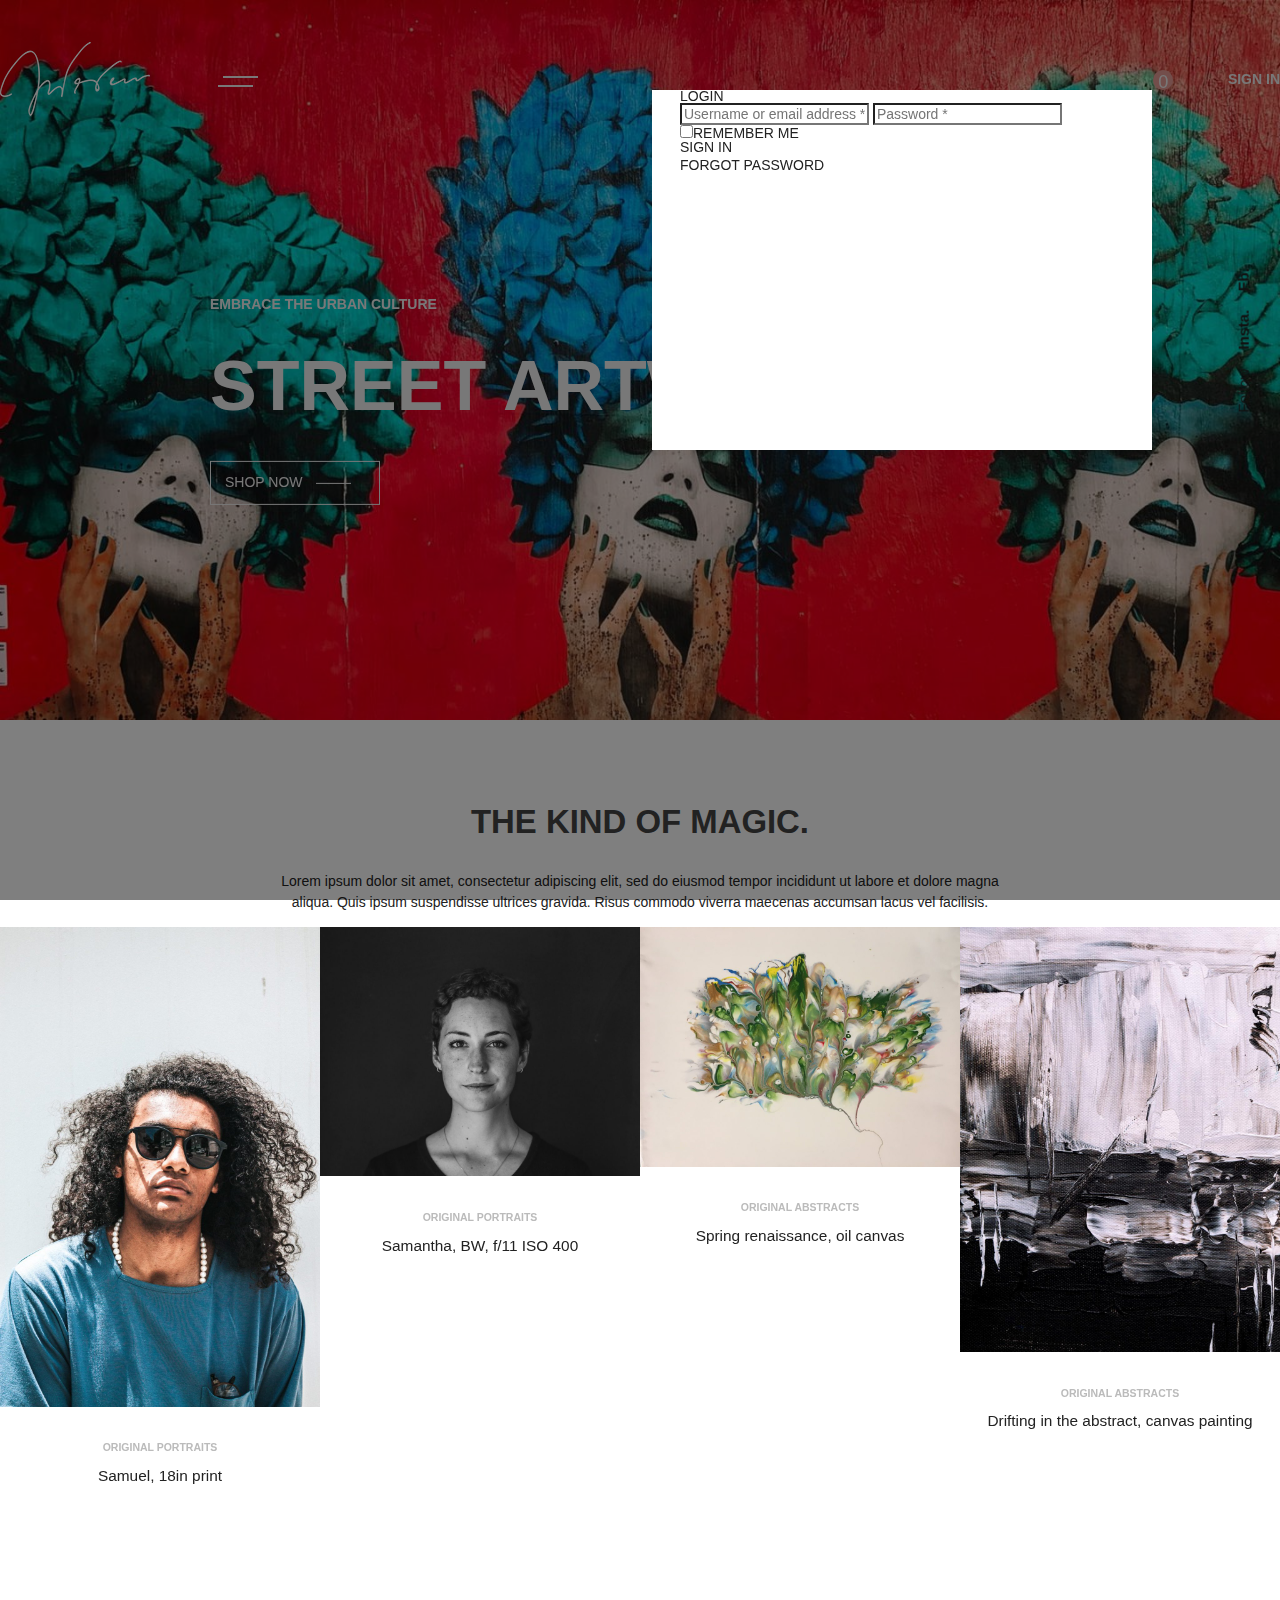
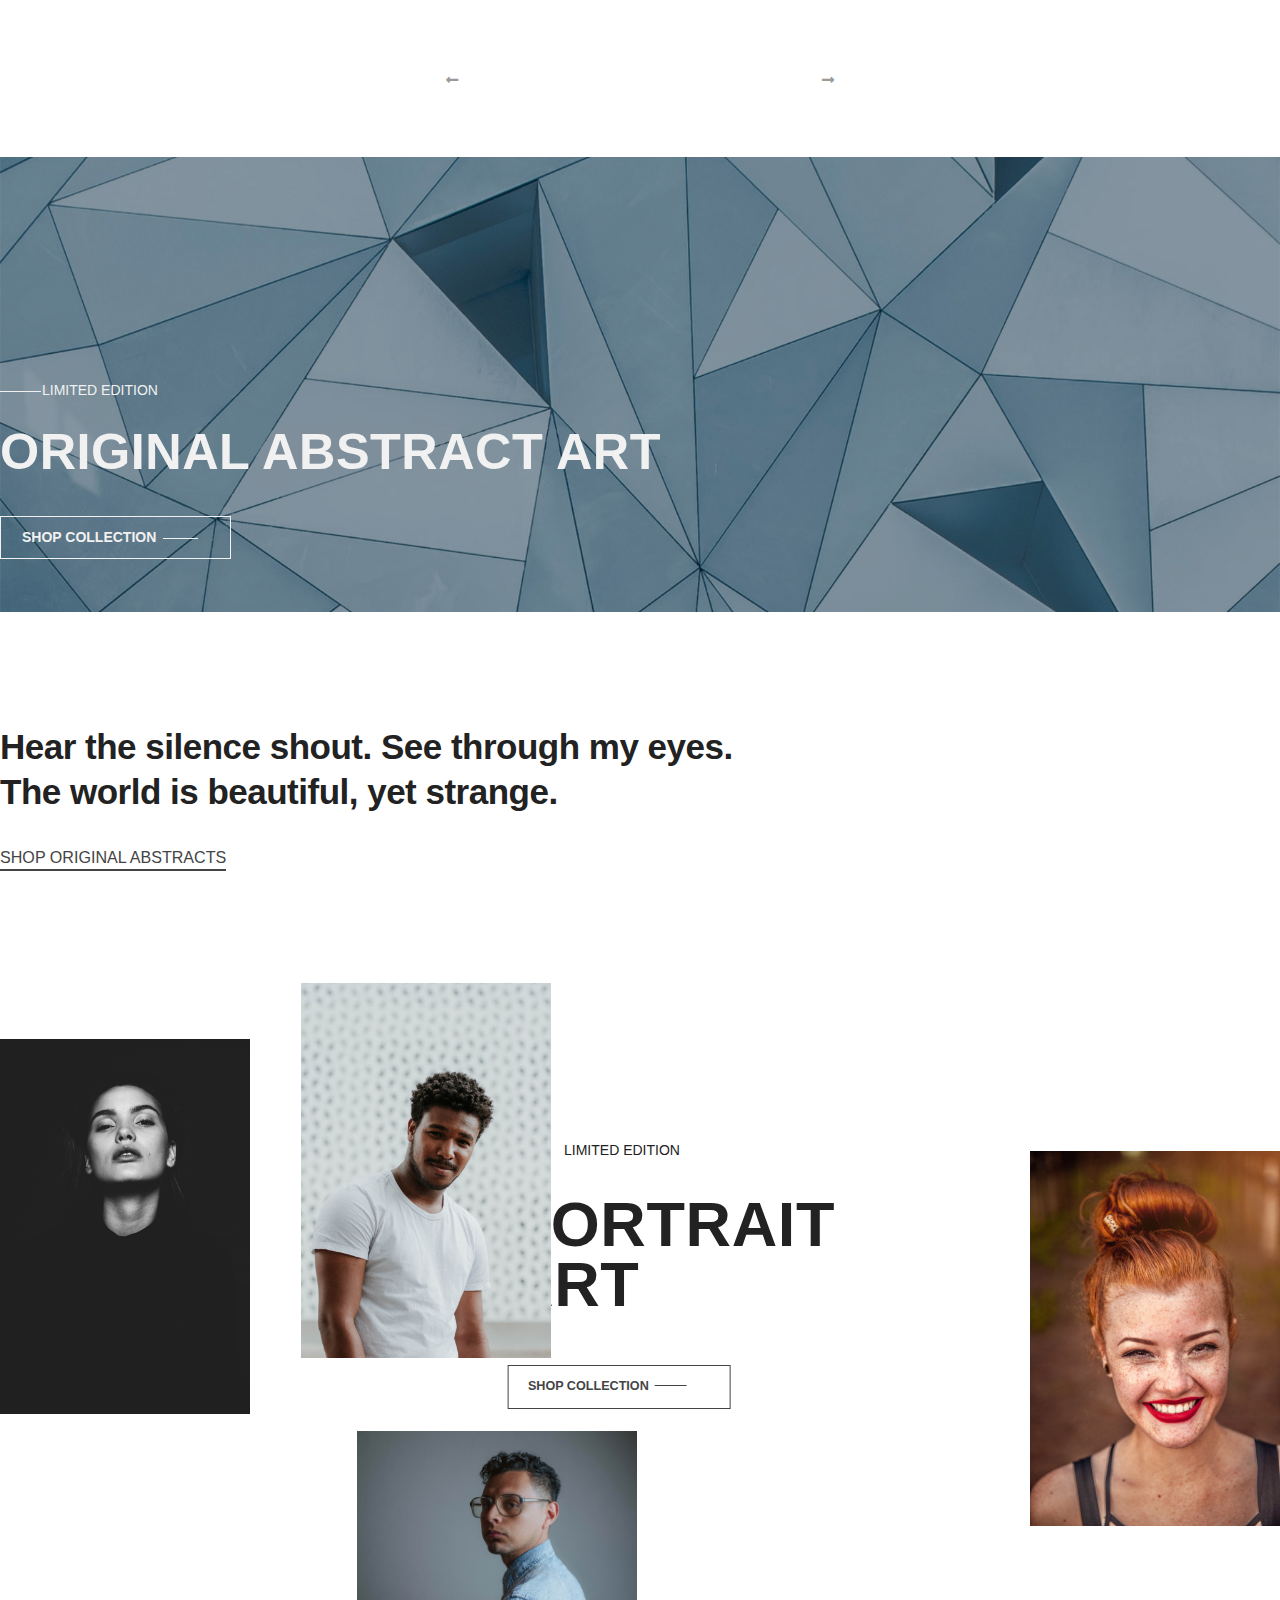
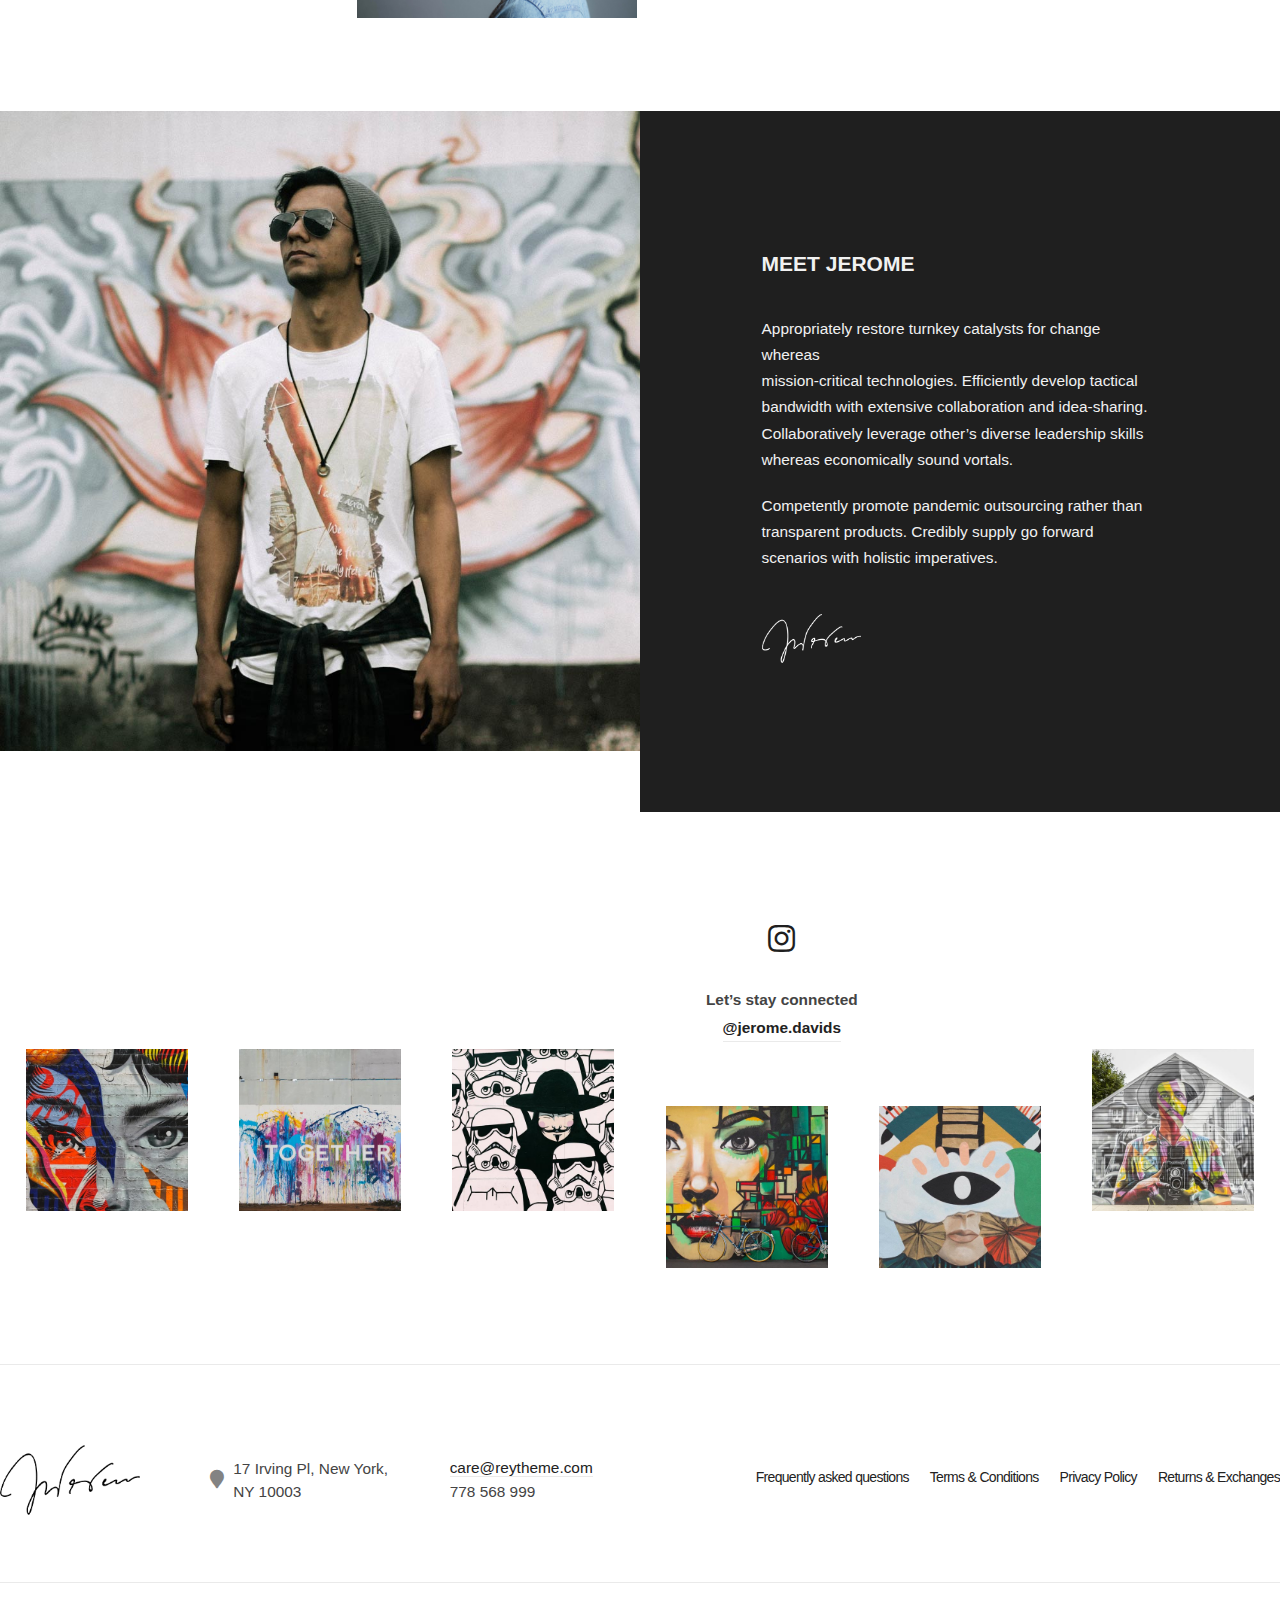
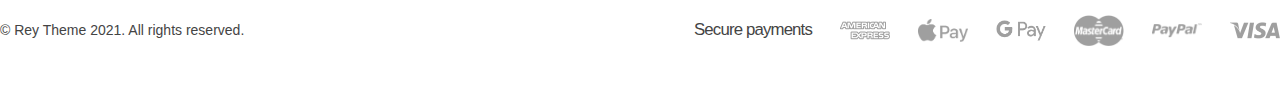
==== public/html/index.html @ db33aa5e ".." ====
<!DOCTYPE html>
<html lang="ko">

<head>
	<meta charset="UTF-8">
	<meta name="viewport" content="width=device-width, initial-scale=1.0">
	<title>demos</title>
	<link rel="stylesheet" href="../css/all.min.css">
	<link rel="stylesheet" href="../css/reset.css">
	<link rel="stylesheet" href="../css/animate3.min.css">
	<link rel="stylesheet" href="../css/swiper-bundle.min.css">
	<link rel="stylesheet" href="../css/index.css">
	<script src="../js/jquery-3.5.1.min.js"></script>
	<script src="../js/swiper-bundle.min.js"></script>
</head>

<body>
	<div class="side-menu" >
		<ul class="side">
			<li><a href="#">Follow</a></li>
			<li><a href="#">Insta.</a></li>
			<li><a href="#">Fb.</a></li>
		</ul>
	</div>
	<!-- header-wrapper -->
	<header class="header-wrapper wrapper">
		<div class="logo-wrapper">
			<img src="../img/logo-w.png" alt="logo" class="w-100">
		</div>
		<div class="navi-wrapper">
			<span class="bar"></span>
			<ul class="navi-wrap">
				<li class="navi">
					<a href="#">Home</a>
				</li>
				<li class="navi">
					<a href="#">Shop</a>
				</li>
				<li class="navi">
					<a href="#">Custom work</a>
				</li>
				<li class="navi">
					<a href="#">About me</a>
				</li>
				<li class="navi">
					<a href="#">Blog</a>
				</li>
			</ul>
		</div>
		<div class="link-wrap">
			<div class="bag modal-trigger" data-modal=".modal-cart>
				<i class="fa fa-shopping-bag"></i>
				<div class="cart-cnt">0</div>
			</div>
			<div class="bt-login modal-trigger" data-modal=".modal-login">SIGN IN</div>
			<div class="bt-mo-login modal-trigger" data-modal=".modal-login>
				<i class="fa fa-user"></i>
			</div>
		</div>
	</header>

	<!-- main-wrapper -->
	<section class="main-wrapper swiper-container">
		<div class="banner-wrapper swiper-wrapper">
			<div class="banner-wrap swiper-slide">
				<img src="../img/main-1.png" alt="banner" class="w-100">
				<div class="slogan-wrapper">
					<div class="slogan-wrap ">
						<h3 class="title-sub">EMBRACE THE URBAN CULTURE</h3>
						<h2 class="title">STREET ARTWORK</h2>
						<a href="#" class="now-box rel">SHOP NOW<span class="now-bar"></span></a>
					</div>
				</div>
			</div>
			<div class="banner-wrap swiper-slide">
				<img src="../img/main-2.png" alt="banner" class="w-100">
				<div class="slogan-wrapper">
					<div class="slogan-wrap">
						<h3 class="title-sub">HEAR THE SILENCE SHOUT</h3>
						<h2 class="title">ORIGINAL ABSTRACTS</h2>
						<a href="#" class="now-box">SHOP NOW<span class="now-bar"></span></a>
					</div>
				</div>
			</div>
			<div class="banner-wrap swiper-slide">
				<img src="../img/main-3.png" alt="banner" class="w-100">
				<div class="slogan-wrapper">
					<div class="slogan-wrap">
						<h3 class="title-sub">BEAUTY. EVERYWHERE.</h3>
						<h2 class="title">ORIGINAL PORTRAITS</h2>
						<a href="#" class="now-box">SHOP NOW<span class="now-bar"></span></a>
					</div>
				</div>
			</div>
		</div>
	</section>
	<!-- kind-wrapper -->
	<section class="kind-wrapper wrapper">
		<div class="title-wrap">
			<h2 class="title">THE KIND OF MAGIC.</h2>
			<h3 class="title-sub">Lorem ipsum dolor sit amet, consectetur adipiscing elit, sed do eiusmod tempor incididunt ut
				labore et dolore magna<br> aliqua. Quis ipsum suspendisse ultrices gravida. Risus commodo viverra maecenas
				accumsan lacus vel facilisis.</h3>
			<a href="#" class="now-box">SHOP STREET ART<span class="now-bar"></span></a>
		</div>
		<div class="profile-wrapper swiper-container">
			<div class="profile-wrap swiper-wrapper">
				<div class="swiper-slide">
					<div class="img-wrap">
						<img src="../img/kind-1.jpg" alt="profile" class="w-100">
					</div>
					<div class="contents-wrap">
						<p class="kind">ORIGINAL PORTRAITS</p>
						<h3 class="title-sub">Samuel, 18in print</h3>
						<a href="#" class="cart">
							<span class="hover-line">ADD TO CART</span>
							<i class="far fa-heart"></i>
						</a>
					</div>
				</div>
				<div class="swiper-slide">
					<div class="img-wrap">
						<img src="../img/kind-2.jpg" alt="profile" class="w-100">
					</div>
					<div class="contents-wrap">
						<p class="kind">ORIGINAL PORTRAITS</p>
						<h3 class="title-sub">Samantha, BW, f/11 ISO 400</h3>
						<a href="#" class="cart">
							<span class="hover-line">ADD TO CART</span>
							<i class="far fa-heart"></i>
						</a>
					</div>
				</div>
				<div class="swiper-slide">
					<div class="img-wrap">
						<img src="../img/kind-3.jpg" alt="profile" class="w-100">
					</div>
					<div class="contents-wrap">
						<p class="kind">ORIGINAL ABSTRACTS</p>
						<h3 class="title-sub">Spring renaissance, oil canvas</h3>
						<a href="#" class="cart">
							<span class="hover-line">ADD TO CART</span>
							<i class="far fa-heart"></i>
						</a>
					</div>
				</div>
				<div class="swiper-slide">
					<div class="img-wrap">
						<img src="../img/kind-4.jpg" alt="profile" class="w-100">
					</div>
					<div class="contents-wrap">
						<p class="kind">ORIGINAL ABSTRACTS</p>
						<h3 class="title-sub">Drifting in the abstract, canvas painting</h3>
						<a href="#" class="cart">
							<span class="hover-line">ADD TO CART</span>
							<i class="far fa-heart"></i>
						</a>
					</div>
				</div>
				<div class="swiper-slide">
					<div class="img-wrap">
						<img src="../img/kind-5.jpg" alt="profile" class="w-100">
					</div>
					<div class="contents-wrap">
						<p class="kind">STREET ARTWORK</p>
						<h3 class="title-sub">Urban Timelapse</h3>
						<a href="#" class="cart">
							<span class="hover-line">ADD TO CART</span>
							<i class="far fa-heart"></i>
						</a>
					</div>
				</div>
				<div class="swiper-slide">
					<div class="img-wrap">
						<img src="../img/kind-6.jpg" alt="profile" class="w-100">
					</div>
					<div class="contents-wrap">
						<p class="kind">STREET ARTWORK</p>
						<h3 class="title-sub">Grafitti at Coney Island</h3>
						<a href="#" class="cart">
							<span class="hover-line">ADD TO CART</span>
							<i class="far fa-heart"></i>
						</a>
					</div>
				</div>
			</div>
			<div class="bt-prev bt"><i class="fa fa-long-arrow-alt-left"></i></div>
			<div class="bt-next bt"><i class="fa fa-long-arrow-alt-right"></i></div>
		</div>
	</section>
	<!-- original-wrapper -->
	<section class="original-wrapper">
		<div class="img-wrap">
			<img src="../img/original-bg.jpg" alt="bg" class="w-100">
		</div>
		<div class="original-wrap wrapper">
			<div class="title-wrap">
				<h3 class="title-sub">LIMITED EDITION</h3>
				<h2 class="title">ORIGINAL ABSTRACT ART</h2>
				<a href="#" class="now-box">SHOP COLLECTION<span class="now-bar"></span></a>
			</div>
		</div>

	</section>
	<!-- portrait-wrapper -->
	<section class="portrait-wrapper wrapper">
		<div class="sub-wrap">
			<h4 class="tl">Hear the silence shout. See through my eyes.<br>
				The world is beautiful, yet strange.</h4>
			<p class="line">SHOP ORIGINAL ABSTRACTS</p>
		</div>
		<div class="title-wrap">
			<h3 class="title-sub">LIMITED EDITION
			</h3>
			<h2 class="title">PORTRAIT ART</h2>
			<a href="#" class="now-box">SHOP COLLECTION<span class="now-bar"></span></a>
		</div>
		<div class="img-wrapper rel">
			<div class="img-wrap abs">
				<img src="../img/portrait-1.jpg" alt="01" class="w-100">
			</div>
			<div class="img-wrap abs">
				<img src="../img/portrait-2.jpg" alt="02" class="w-100">
			</div>
			<div class="img-wrap abs">
				<img src="../img/portrait-3.jpg" alt="03" class="w-100">
			</div>
			<div class="img-wrap abs">
				<img src="../img/portrait-4.jpg" alt="04" class="w-100">
			</div>
		</div>
	</section>
	<!-- produce-wrapper -->
	<section class="produce-wrapper wrapper rel">
		<div class="img-wrapper">
			<div class="img-wrap rel">
				<img src="../img/produce.jpg" alt="사진" class="w-100 img-front">
				<img src="../img/produce-back.jpg" alt="사진" class="w-100">
			</div>
			<div class="txt-wrap">
				<p class="text-1">“Painting is poetry that is seen rather<br> than felt, and poetry is painting that is
					felt<br>rather than seen.”</p>
				<p class="text-1">― Leonardo da Vinci</p>
			</div>
		</div>
		<div class="produce-wrap">
			<h4 class="title">MEET JEROME</h4>
			<p class="contents-1 con">Appropriately restore turnkey catalysts for change whereas<br> mission-critical
				technologies. Efficiently develop tactical<br> bandwidth with extensive collaboration and idea-sharing.<br>
				Collaboratively leverage other’s diverse leadership skills<br> whereas economically sound vortals.</p>
			<p class="contents-2 con">Competently promote pandemic outsourcing rather than<br> transparent products. Credibly
				supply go forward<br> scenarios with holistic imperatives.</p>
			<div class="img-wrap">
				<img src="../img/logo-w.png" alt="logo" class="w-100">
			</div>
		</div>
	</section>
	<!-- insta-wrapper -->
	<section class="insta-wrapper rel">
		<div class="text-wrap wrapper">
			<i class="fab fa-instagram"></i>
			<p class="summary">Let’s stay connected</p>
			<p class="id"><a href="#">@jerome.davids</a></p>
		</div>
		<div class="img-wrapper wrapper">
			<div class="img-wrap">
				<img src="../img/insta-1.jpg" alt="pic" class="w-100">
			</div>
			<div class="img-wrap">
				<img src="../img/insta-2.jpg" alt="pic" class="w-100">
			</div>
			<div class="img-wrap">
				<img src="../img/insta-3.jpg" alt="pic" class="w-100">
			</div>
			<div class="img-wrap">
				<img src="../img/insta-4.jpg" alt="pic" class="w-100">
			</div>
			<div class="img-wrap">
				<img src="../img/insta-5.jpg" alt="pic" class="w-100">
			</div>
			<div class="img-wrap">
				<img src="../img/insta-6.jpg" alt="pic" class="w-100">
			</div>
		</div>
	</section>
	<!-- footer-wrapper -->
	<footer class="footer-wrapper wrapper">
		<div class="footer-top">
			<div class="logo-wrap">
				<a href="#"><img src="../img/logo-b.png" alt="logo" class="w-100"></a>
			</div>
			<div class="location">
				<i class="fa fa-map-marker"></i>
				<p class="address">17 Irving Pl, New York,<br>
					NY 10003</p>
			</div>
			<div class="info">
				<p class="id"><a href="#">care@reytheme.com</a></p>
				<p class="summary">778 568 999 </p>
			</div>
			<ul class="sub">
				<li class="hover-line"><a href="#">Frequently asked questions</a></li>
				<li class="hover-line"><a href="#">Terms & Conditions</a></li>
				<li class="hover-line"><a href="#">Privacy Policy</a></li>
				<li class="hover-line"><a href="#">Returns & Exchanges</a></li>
			</ul>
		</div>
		<div class="footer-bt">
			<div class="copy-wrap">
				<div class="copyright">© Rey Theme 2021. All rights reserved.</div>
			</div>
			<ul class="pay-wrap">
				<li class="pay">Secure payments</li>
				<li class="pay"><a href="#"><img src="../img/pay-1.png" alt="pay" class="mw-100"></a></li>
				<li class="pay"><a href="#"><img src="../img/pay-2.png" alt="pay" class="mw-100"></a></li>
				<li class="pay"><a href="#"><img src="../img/pay-3.png" alt="pay" class="mw-100"></a></li>
				<li class="pay"><a href="#"><img src="../img/pay-4.png" alt="pay" class="mw-100"></a></li>
				<li class="pay"><a href="#"><img src="../img/pay-5.png" alt="pay" class="mw-100"></a></li>
				<li class="pay"><a href="#"><img src="../img/pay-6.png" alt="pay" class="mw-100"></a></li>
			</ul>
		</div>
	</footer>
	<!-- modal-container -->
	<div class="modal-container">
		<div class="modal-wrapper type-middle-rt modal-login">
			<h2 class="title-main">LOGIN</h2>
			<form action="#">
				<input type="text" id="userEmail" name="userEmail" class="input-default" placeholder="Username or email address *">
				<input type="text" id="password" name="password" class="input-default" placeholder="Password *">
			</form>
			<div class="check">
				<input type="checkbox" name="chk_info" value="check">REMEMBER ME
			</div>
			<div class="hover-line">SIGN IN</div>
			<p>FORGOT PASSWORD</p>
		</div>
		<div class="modal-wrapper type-rt modal-cart">
			<div class="cart-top">
			<div class="close-wrap bt-close">
				<i class="fa fa-times"></i>
			</div>
			<h2 class="title-main">SHOPPING BAG ( 0 )</h2>
		</div>
		<p class="bottom">No products in the cart.</p>
	</div>
	</div> 
	<script src="../js/index.js"></script>
</body>

</html>
---- public/css/index.css ----
/*********** initialize ***********/
a:link,
a:visited,
a:active,
a:hover {
	text-decoration: none;
	font: inherit;
	color: inherit;
}

h1,
h2,
h3,
h4,
h5,
h6 {
	font: inherit;
}

button {
	border: none;
	border-radius: 0;
}

button:focus {
	outline: none;
}

input {
	border-radius: 0;
}

input:focus {
	outline: none;
}


/************ 공통사항 *************/

* {
	box-sizing: border-box;
}

html,
body {
	font-family: 'Noto Sans', sans-serif;
	font-size: 14px;
	line-height: 0.95;
}

b,
strong {
	font-weight: bold;
}

body.hide {
	padding-right: 17px;
	height: 100vh;
	overflow: hidden;
}

.wrapper {
	max-width: 1400px;
	margin: auto;
}

.w-100 {
	width: 100%;
}

.mw-100 {
	max-width: 100%;
}

.rel {
	position: relative;
}

.abs {
	position: absolute;
}

.tc {
	text-align: center;
}

.tl {
	text-align: left;
}

.tr {
	text-align: right;
}

h3.title-sub {
	font-weight: bold;
}

h2.title {
	font-weight: bold;
	margin: 0.6em 0;
	font-size: 5em;
}

.now-box {
	position: relative;
	font-size: 0.5em;
	border: 1px solid #f1f1f1;
	display: block;
	background-color: inherit;
	width: 170px;
	padding: 1em;
	font-weight: bold;
}

span.now-bar {
	border-top: 1px solid #f1f1f1;
	width: 2.5em;
	position: absolute;
	left: 7.5em;
	top: 1.5em;
}

.hover-line {
	display: inline-block;
}

.hover-line::after {
	display: block;
	content: "";
	border-bottom: 2px solid #000;
	padding: 0.125em;
	transition: all 0.3s;
	transform: scaleY(0);
}

.hover-line:hover::after {
	transform: scaleY(1);
}

p.id {
	border-bottom: 1px solid #eaeaea;
	display: inline-block;
	cursor: pointer;
	transition: all 0.3s;
}

p.id:hover {
	border-bottom: 2px solid #444;
}

p.id>a {
	display: block;
	width: 100%;
}

/*side-menu */
.side-menu {
	position: fixed;
	width: 10%;
	z-index: 100;
	top: 40%;
	right: -2em;
}

.side-menu>ul.side {
	display: flex;
	font-size: 1.1em;
	right: 10%;
	transform: rotate(270deg);
}

.side-menu>ul.side>li {
	padding-left: 1.2em;
}

.side-menu>ul.side>li:not(:first-child) {
	font-weight: bold;
}

/*header-wrapper */
.header-wrapper {
	z-index: 90;
	display: flex;
	position: relative;
	width: 100%;
}

.header-wrapper .logo-wrapper {
	position: absolute;
	padding-top: 3em;
}

.header-wrapper span.bar {
	border-top: 2px solid #f1f1f1;
	width: 2.5em;
	position: absolute;
	left: 15.9em;
	top: 3.4em;
}

.header-wrapper span.bar:hover {
	left: 15.6em;
}

.header-wrapper span.bar::after {
	display: block;
	content: "";
	border-top: 2px solid #f1f1f1;
	width: 2.5em;
	position: absolute;
	left: -0.3em;
	top: 0.5em;
}

.header-wrapper span.bar:hover::after {
	left: 0;
}

.header-wrapper .navi-wrapper {
	position: absolute;
	bottom: -2em;
	margin-right: auto;
}

.header-wrapper .navi-wrap {
	display: none;
}

.header-wrapper .navi-wrap:hover {
	display: block;
}

.header-wrapper .link-wrap {
	display: flex;
	position: absolute;
	right: 0;
	padding-top: 5em;
	color: #f1f1f1;
	font-weight: bold;
	align-items: center;
}

.header-wrapper .link-wrap .bag {
	display: flex;
	position: relative;
	font-size: 1.3em;
	font-weight: normal;
}

.header-wrapper .link-wrap .bag>.cart-cnt {
	background: #e79c96;
	width: 1.1em;
	height: 1.1em;
	line-height: 1em;
	border-radius: 50%;
	text-align: center;
	padding: 0.175em;
	margin-right: 3em;
	margin-left: 0.25em;
}

.header-wrapper .link-wrap .bt-mo-login {
	display: none;
}


/*main-wrapper */
.main-wrapper {
	position: relative;
	width: 100%;
}

.main-wrapper .slogan-wrapper {
	color: #f1f1f1;
	position: absolute;
	top: 58%;
	left: 15em;
	transform: translateY(-58%);
}

/*kind-wrapper */
.kind-wrapper {}

.kind-wrapper .title-wrap {
	text-align: center;
	user-select: none;
}

.kind-wrapper .title-wrap>h2.title {
	font-size: 2.35em;
	color: #444;
	padding-top: 2em;
}

.kind-wrapper .title-wrap>h3.title-sub {
	font-weight: normal;
	line-height: 1.5;
	padding: 1em 0;
}

.kind-wrapper .title-wrap>.now-box {
	border: 2px solid #444;
	position: absolute;
	left: 50%;
	transform: translateX(-50%);
	width: 250px;
	text-align: left;
	padding: 1.5em;
	margin-top: 1.5em;
	font-size: 1.1em;
}

.kind-wrapper .title-wrap span.now-bar {
	border-top: 1px solid #444;
	width: 2.5em;
	position: absolute;
	left: 11em;
	top: 2em;
}

.profile-wrapper {
	position: relative;
	display: flex;
	flex-wrap: wrap;
	justify-content: space-between;
	flex-wrap: wrap;
	align-items: center;
	cursor: pointer;
	width: 100%;
}

.profile-wrapper .swiper-slide {
	flex: 25% 0 0;
	user-select: none;
}

.profile-wrapper .swiper-slide>.img-wrap {
	flex: 75% 0 0;
}

.profile-wrapper .swiper-slide:first-child>.img-wrap {
	padding: 0 20%;
	margin-top: 9em;
}

.profile-wrapper .swiper-slide:nth-child(2)>.img-wrap {
	padding: 0 5%;
	margin-top: 12em;
}

.profile-wrapper .swiper-slide:nth-child(3)>.img-wrap {
	padding: 0 5%;
	margin-top: 12.4em;
}

.profile-wrapper .swiper-slide:nth-child(4)>.img-wrap {
	padding: 0 17%;
	margin-top: 9.5em;
}

.profile-wrapper .swiper-slide>.img-wrap>img {
	width: 100%;
}

.profile-wrapper .swiper-slide>.contents-wrap {
	flex: 25% 0 0;
	text-align: center;
	align-items: center;
	margin-top: 1.5em;
}

.profile-wrapper .swiper-slide:nth-child(2)>.contents-wrap {
	margin-top: 3.5em;
}

.profile-wrapper .swiper-slide:nth-child(3)>.contents-wrap {
	margin-top: 3.8em;
}

.contents-wrap p.kind {
	font-size: 0.75em;
	color: rgb(187, 187, 187);
	font-weight: bold;
	padding: 1.5em;
}

.contents-wrap h3.title-sub {
	font-weight: 400;
	font-size: 1.1em;
	padding-bottom: 1em;
}

.contents-wrap .cart {
	display: flex;
	align-items: center;
	justify-content: center;
	margin-bottom: 4em;
	transition: all 0.3s;
	opacity: 0;
}

.contents-wrap .cart> :first-child {
	font-weight: bold;
}

.contents-wrap .cart> :last-child {
	margin-left: 1em;
}

.profile-wrapper .swiper-slide:hover .contents-wrap .cart {
	opacity: 1;
}

.profile-wrapper .swiper-slide:hover .hover-line::after {
	display: block;
	content: "";
	border-bottom: 2px solid #000;
	padding: 0.125em;
	transition: all 0.5s;
	transform: scaleY(1);
}

.profile-wrapper .bt {
	cursor: pointer;
	display: flex;
	align-items: center;
	margin: auto;
	font-weight: normal;
	color: rgb(154, 154, 154);
}

.profile-wrapper .bt-prev {
	margin-right: 13em;
}

.profile-wrapper .bt-next {
	margin-left: 13em;
}

/*original-wrapper */
.original-wrapper {
	position: relative;
	margin-top: 5em;
}

.original-wrapper .title-wrap {
	position: absolute;
	top: 50%;
	color: #f1f1f1;
}

.original-wrapper .title-wrap>.title-sub {
	font-weight: normal;
	margin-left: 3em;
}

.original-wrapper .title-wrap>.title-sub::before {
	display: block;
	content: "";
	border-top: 1px solid #f1f1f1;
	width: 2.9em;
	position: absolute;
	left: 0;
	top: 0.5em;
}

.original-wrapper .title-wrap>.title {
	font-size: 3.6em;
	font-weight: 600;
	letter-spacing: 0.01em;
	margin-bottom: 0.8em;
}

.original-wrapper .title-wrap>.now-box {
	font-weight: bold;
	padding: 1em 1.5em;
	width: 35%;
}

.original-wrapper .title-wrap>.now-box>span.now-bar {
	left: 11.57em;
}

/*portrait-wrapper */
.portrait-wrapper {
	margin-top: 8em;
	position: relative;
}

.portrait-wrapper .sub-wrap> :first-child {
	line-height: 1.3;
	font-size: 2.5em;
	font-weight: 600;
	letter-spacing: -0.5px;
	margin-bottom: 1em;
}

.portrait-wrapper .sub-wrap> :last-child {
	font-size: 1.15em;
	display: inline-block;
	color: #444;
	font-weight: 500;
	cursor: pointer;
}

.portrait-wrapper .sub-wrap> :last-child::after {
	display: block;
	content: "";
	margin-top: 0.25em;
	border-bottom: 2px solid #444;
	transform-origin: left;
	transition: all 0.3s;
	transform: scaleX(1);
}

.portrait-wrapper .sub-wrap> :last-child:hover::after {
	transform: scaleX(0);
	transform-origin: right;
}

.portrait-wrapper>.title-wrap {
	position: absolute;
	left: 63%;
	top: 30em;
	transform: translateX(-63%);
	user-select: none;
}

.portrait-wrapper>.title-wrap>.title-sub {
	font-weight: normal;
	margin-left: 4em;
}

.portrait-wrapper>.title-wrap>.title-sub::before {
	display: block;
	content: "";
	border-top: 1px solid #000;
	width: 2.9em;
	position: absolute;
	left: 0;
	top: 0.5em;
}

.portrait-wrapper>.title-wrap>.title {
	font-size: 4.5em;
	font-weight: 600;
	letter-spacing: 0.01em;
	margin-bottom: 0.8em;
}

.portrait-wrapper>.title-wrap>.now-box {
	font-weight: bold;
	padding: 1.2em 1.5em;
	width: 47%;
	border-color: #444;
	color: #444;
	font-size: 0.9em;
}

.portrait-wrapper>.title-wrap>.now-box>span.now-bar {
	left: 11.57em;
	border-color: #444;
}

.portrait-wrapper>.img-wrapper {
	display: flex;
}

.portrait-wrapper>.img-wrapper>.img-wrap {
	flex: 20% 0 0;
}

.portrait-wrapper>.img-wrapper>.img-wrap:first-child {
	width: 250px;
	top: 12em;
}

.portrait-wrapper>.img-wrapper>.img-wrap:nth-child(2) {
	width: 250px;
	top: 8em;
	left: 21.5em;
}

.portrait-wrapper>.img-wrapper>.img-wrap:nth-child(3) {
	width: 280px;
	top: 40em;
	left: 25.5em;
}

.portrait-wrapper>.img-wrapper>.img-wrap:last-child {
	right: 0;
	top: 20em;
	width: 250px;
}

/*produce-wrapper */
.produce-wrapper {
	user-select: none;
	display: flex;
	margin-top: 60em;
	margin-bottom: 4em;
	height: 100%;
}

.produce-wrapper>.img-wrapper {
	flex: 50% 0 0;
}

.produce-wrapper>.img-wrapper>.img-wrap:hover .img-front {
	opacity: 0;
}

.produce-wrapper>.img-wrapper>.img-wrap .img-front {
	position: absolute;
	top: 0;
	left: 0;
	transition: all 0.5s;
}

.produce-wrapper>.img-wrapper>.txt-wrap {
	opacity: 0;
	transition: all 0.5s;
	position: absolute;
	top: 60%;
	font-size: 2em;
	color: #f1f1f1;
	font-weight: 500;
	padding-left: 2em;
	line-height: 1.3;
}

.produce-wrapper>.img-wrapper:hover>.txt-wrap {
	opacity: 1;
}

.produce-wrapper>.img-wrapper>.txt-wrap> :last-child {
	font-size: 0.5em;
	padding-top: 3em;
}

.produce-wrapper>.produce-wrap {
	user-select: none;
	flex: 50% 0 0;
	background-color: #1f1f1f;
	color: #f1f1f1;
	padding: 9.5%;
	height: 100%;
}

.produce-wrap>.title {
	font-weight: bold;
	font-size: 1.5em;
	padding-bottom: 2em;
	padding-top: 1em;
}

.produce-wrap>.con {
	font-size: 1.1em;
	line-height: 1.7;
}

.produce-wrap>.contents-1 {
	padding-bottom: 1.3em;
}

.produce-wrap>.contents-2 {
	padding-bottom: 2.75em;
}

.produce-wrap>.img-wrap {
	width: 25%;
	padding-bottom: 2em;
}

/*insta-wrapper */
.insta-wrapper {
	margin-top: 8em;
	margin-bottom: 3em;
	border-bottom: 1px solid #eaeaea;
}

.insta-wrapper>.text-wrap {
	font-size: 1.1em;
	font-weight: 600;
	line-height: 1.8;
	text-align: center;
	position: absolute;
	right: 33%;
}

.insta-wrapper>.text-wrap> :first-child {
	color: #1f1f1f;
	font-size: 2em;
	padding-bottom: 1em;
}

.insta-wrapper>.text-wrap>.summary {
	color: #444;
}

.insta-wrapper>.img-wrapper {
	display: flex;
	justify-content: space-between;
	align-items: center;
	padding-bottom: 5em;
	padding-top: 3em;
	user-select: none;
}

.insta-wrapper>.img-wrapper>.img-wrap {
	padding: 2%;
	transition: all 0.4s;
}

.insta-wrapper>.img-wrapper>.img-wrap:hover {
	opacity: 0.7;
}

.insta-wrapper>.img-wrapper>.img-wrap:nth-child(4) {
	padding-top: 10em;
}

.insta-wrapper>.img-wrapper>.img-wrap:nth-child(5) {
	padding-top: 10em;
}


/*footer-wrapper */
.footer-wrapper {}

.footer-wrapper .footer-top {
	display: flex;
	flex-wrap: wrap;
	border-bottom: 1px solid #eaeaea;
	align-items: center;
	padding-bottom: 2em;
}

.footer-wrapper .logo-wrap {
	width: 10em;
	padding: 3% 0;
	margin-right: 5em;
}

.footer-wrapper .location {
	display: flex;
	font-size: 1.1em;
	margin-right: 4em;
}

.footer-wrapper .location> :first-child {
	margin-right: 0.5em;
	color: rgb(131, 131, 131);
	font-size: 1.2em;
	padding-top: 0.7em;
}

.footer-wrapper .location> :last-child {
	line-height: 1.5;
	color: #444;
}

.footer-wrapper .info {
	font-size: 1.1em;
}

.footer-wrapper .info> :first-child {
	margin-bottom: 0.5em;
	font-weight: 500;
}

.footer-wrapper .info> :last-child {
	color: #444;
}

.footer-wrapper ul.sub {
	display: flex;
	margin-left: auto;
}

.footer-wrapper ul.sub>li {
	margin-left: 1.5em;
	letter-spacing: -0.05em;
}

.footer-wrapper .footer-bt {
	display: flex;
	flex-wrap: wrap;
	align-items: center;
	margin-top: 2.3em;
	margin-bottom: 3em;
	color: #444;
}

.footer-wrapper .pay-wrap {
	display: flex;
	align-items: center;
	margin-left: auto;
}

.footer-wrapper .pay-wrap>li {
	padding-left: 2em;
}

.footer-wrapper .pay-wrap>li:first-child {
	font-size: 1.2em;
	letter-spacing: -0.05em;
}

.footer-wrapper .pay-wrap>li>a {
	display: block;
}

.footer-wrapper .pay-wrap>li>a>img {
	width: 50px;
	opacity: 0.4;
}

/* 모달 */
.modal-container{
	width: 100%;
	height: 100vh;
	position: fixed;
	top: 0;
	left: 0;
	background-color: rgba(0,0,0,.5);
	z-index: 999;
	transition: all 0.3s;
}
.modal-wrapper{
	background-color: #fff;
	position: absolute;
	transition: all 0.3s;
}
.modal-wrapper.type-middle-rt {top: 10%; right: 10%; width: 500px; height: 40vh; padding: 0 2em;}
.modal-wrapper.type-rt {top: 0; right: 0; transform: translateX(100%); width: 450px; height: 100vh; padding: 0 2em;}
/************ 반응형 *************/
@media screen and (max-width: 1199px) {
	.modal-wrapper.type-middle-rt {right: 2%;
}

@media screen and (max-width: 991px) {}

@media screen and (max-width: 767px) {
	.modal-wrapper.type-middle-rt {right: 0; width: 33%;
}

@media screen and (max-width: 575px) {
	.modal-wrapper.type-middle-rt{padding: 10%; margin: auto; position: static; width: 90%; transform: translateY(22%);}
}
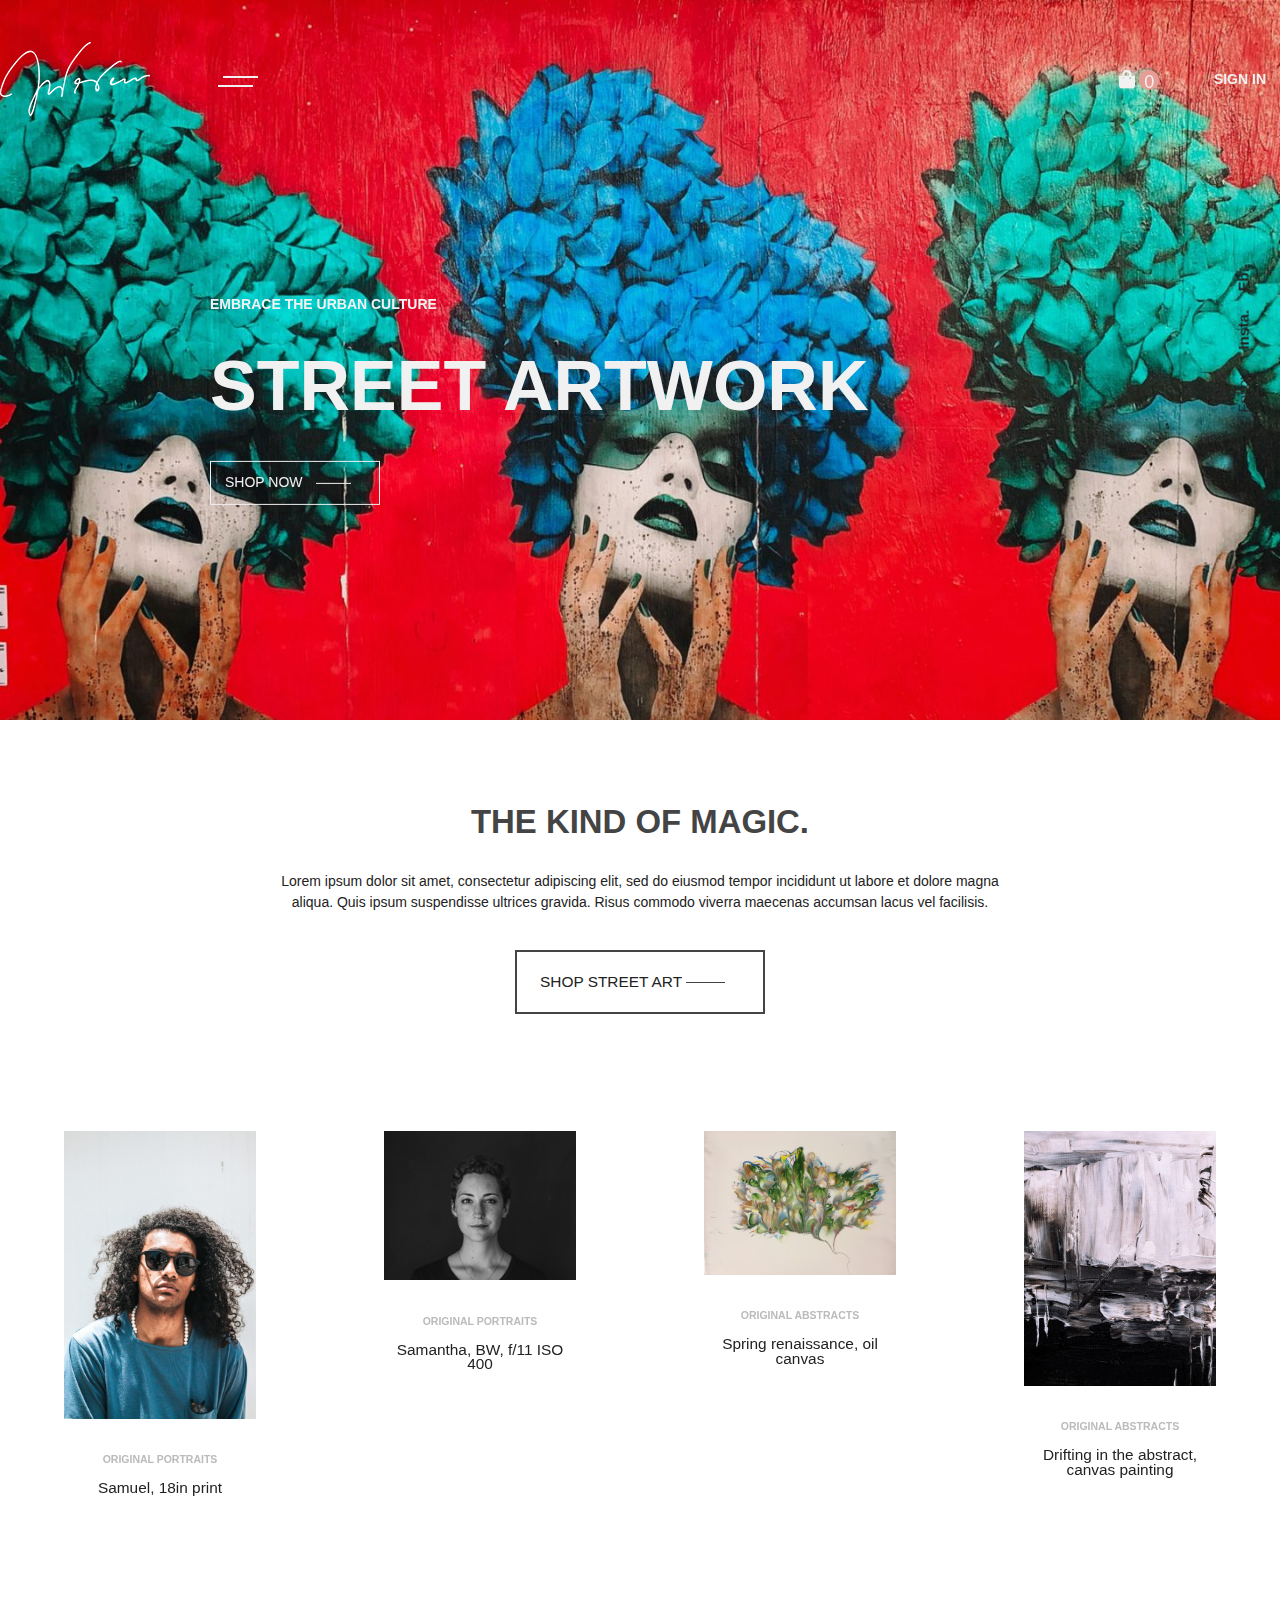
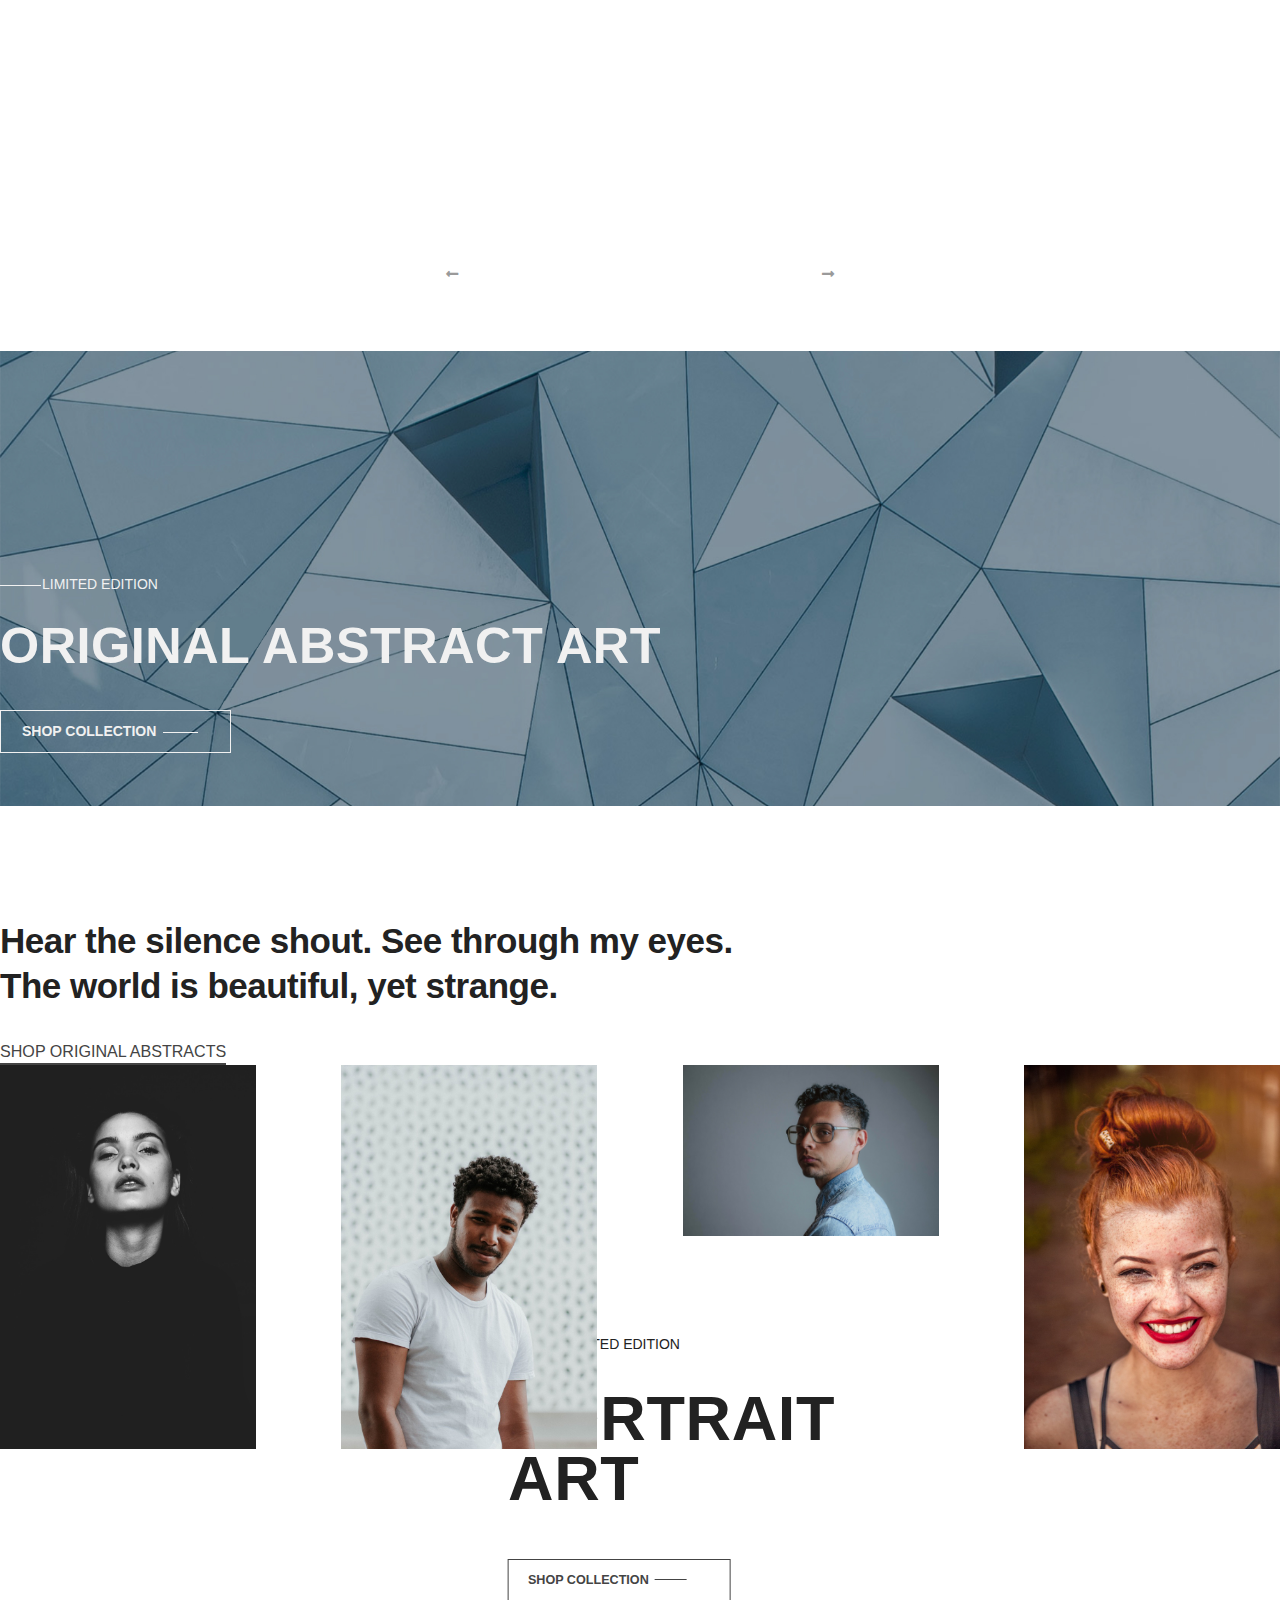
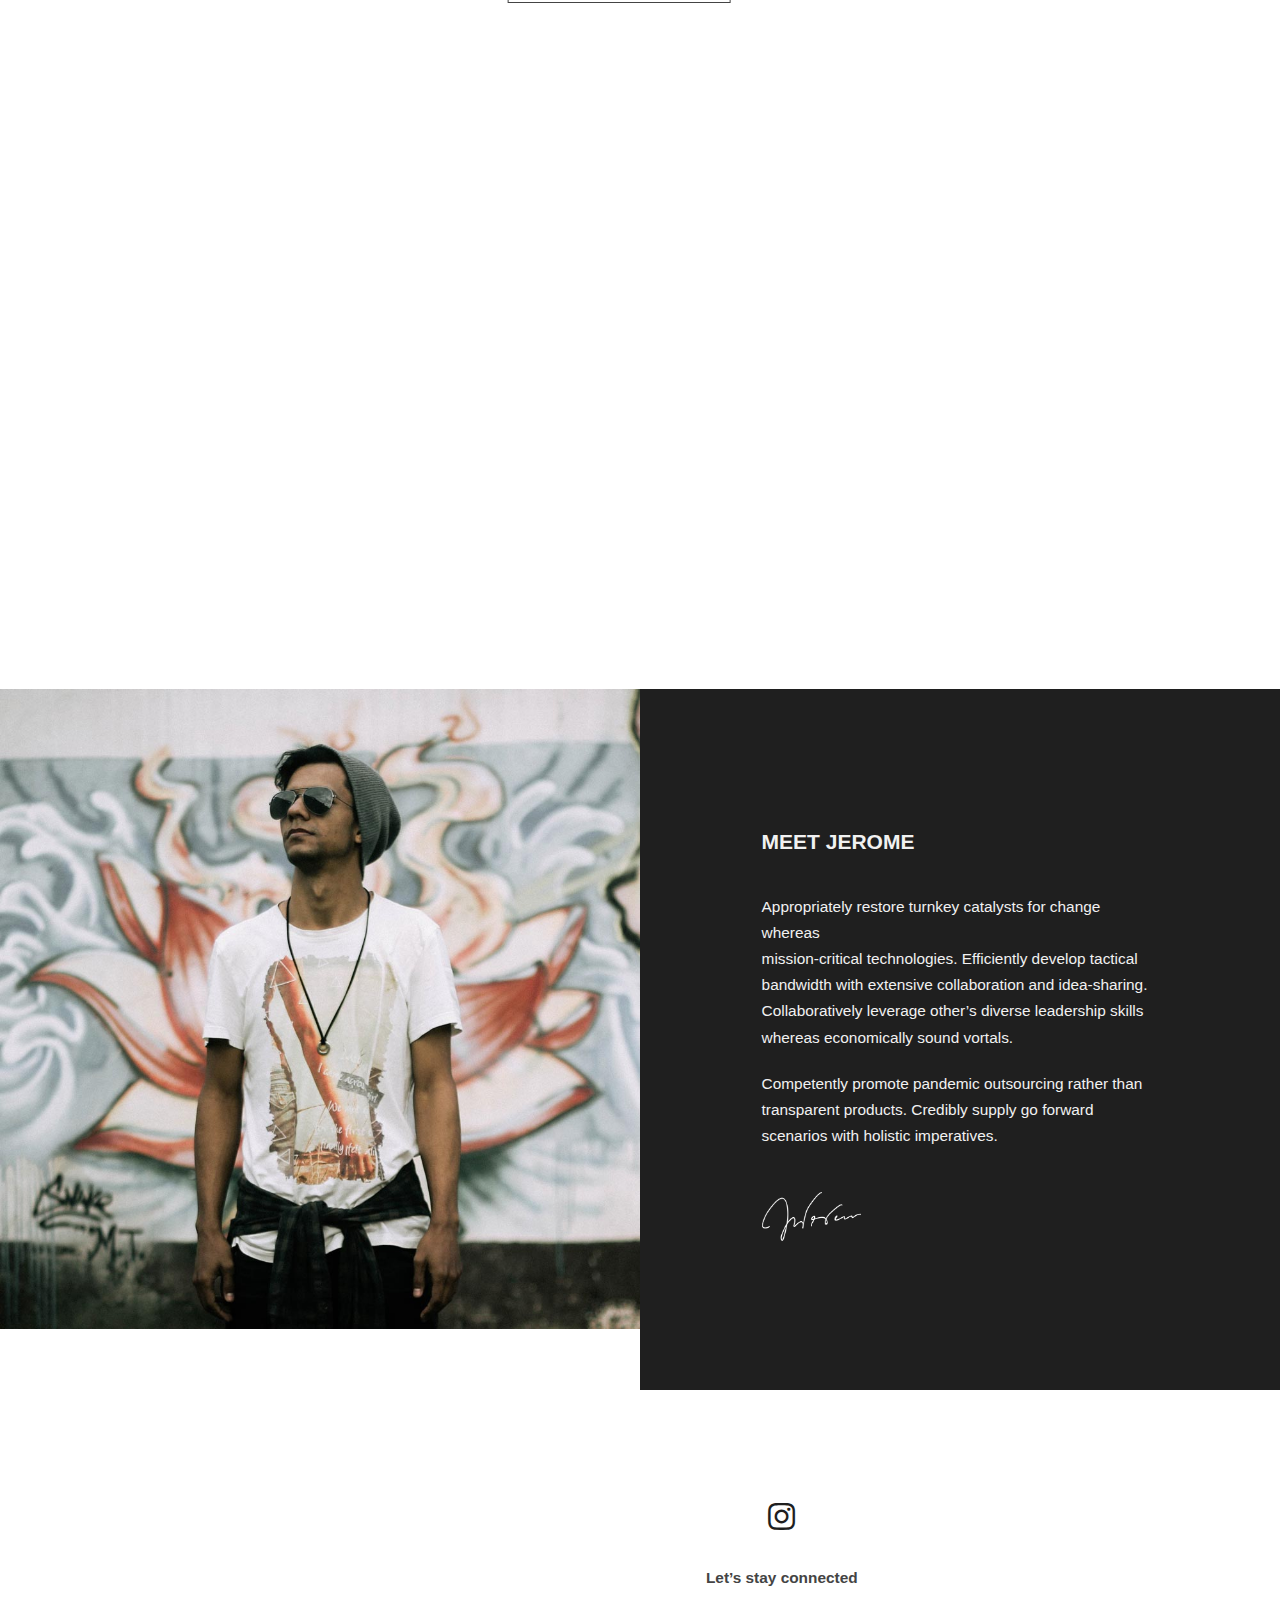
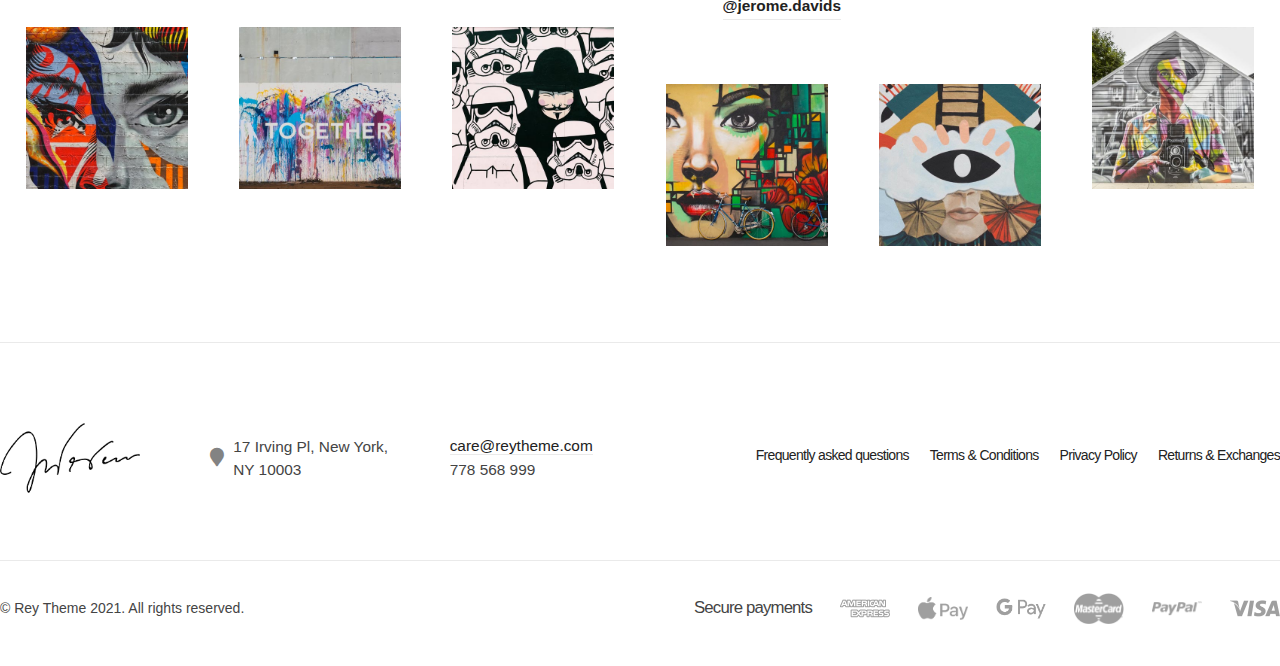
==== commit ee081ecd: ".." ====
--- a/public/html/index.html
+++ b/public/html/index.html
@@ -15,7 +15,7 @@
 </head>
 
 <body>
-	<div class="side-menu" >
+	<div class="side-menu">
 		<ul class="side">
 			<li><a href="#">Follow</a></li>
 			<li><a href="#">Insta.</a></li>
@@ -48,13 +48,13 @@
 			</ul>
 		</div>
 		<div class="link-wrap">
-			<div class="bag modal-trigger" data-modal=".modal-cart>
+			<div class="bag modal-trigger" data-modal=".modal-cart">
 				<i class="fa fa-shopping-bag"></i>
 				<div class="cart-cnt">0</div>
 			</div>
 			<div class="bt-login modal-trigger" data-modal=".modal-login">SIGN IN</div>
-			<div class="bt-mo-login modal-trigger" data-modal=".modal-login>
-				<i class="fa fa-user"></i>
+			<div class="bt-mo-login modal-trigger" data-modal=".modal-login">
+				<i class=" fa fa-user"></i>
 			</div>
 		</div>
 	</header>
@@ -105,7 +105,7 @@
 		</div>
 		<div class="profile-wrapper swiper-container">
 			<div class="profile-wrap swiper-wrapper">
-				<div class="swiper-slide">
+				<div class="swiper-slide bt-length">
 					<div class="img-wrap">
 						<img src="../img/kind-1.jpg" alt="profile" class="w-100">
 					</div>
@@ -144,7 +144,7 @@
 						</a>
 					</div>
 				</div>
-				<div class="swiper-slide">
+				<div class="swiper-slide bt-length">
 					<div class="img-wrap">
 						<img src="../img/kind-4.jpg" alt="profile" class="w-100">
 					</div>
@@ -215,17 +215,17 @@
 			<h2 class="title">PORTRAIT ART</h2>
 			<a href="#" class="now-box">SHOP COLLECTION<span class="now-bar"></span></a>
 		</div>
-		<div class="img-wrapper rel">
-			<div class="img-wrap abs">
+		<div class="img-wrapper">
+			<div class="img-wrap">
 				<img src="../img/portrait-1.jpg" alt="01" class="w-100">
 			</div>
-			<div class="img-wrap abs">
+			<div class="img-wrap">
 				<img src="../img/portrait-2.jpg" alt="02" class="w-100">
 			</div>
-			<div class="img-wrap abs">
+			<div class="img-wrap">
 				<img src="../img/portrait-3.jpg" alt="03" class="w-100">
 			</div>
-			<div class="img-wrap abs">
+			<div class="img-wrap">
 				<img src="../img/portrait-4.jpg" alt="04" class="w-100">
 			</div>
 		</div>
@@ -325,25 +325,28 @@
 		<div class="modal-wrapper type-middle-rt modal-login">
 			<h2 class="title-main">LOGIN</h2>
 			<form action="#">
-				<input type="text" id="userEmail" name="userEmail" class="input-default" placeholder="Username or email address *">
-				<input type="text" id="password" name="password" class="input-default" placeholder="Password *">
+				<input type="text" id="userEmail" name="userEmail" placeholder="Username or email address *">
+				<input type="text" id="password" name="password" placeholder="Password *">
 			</form>
-			<div class="check">
-				<input type="checkbox" name="chk_info" value="check">REMEMBER ME
-			</div>
-			<div class="hover-line">SIGN IN</div>
+			<div class="check-wrap">
+				<div class="check">
+					<input type="checkbox" name="chk_info" value="check">
+					<p>REMEMBER ME</p> 
+				</div>
+				<div class="hover-line login">SIGN IN</div>
+			</div>
 			<p>FORGOT PASSWORD</p>
 		</div>
 		<div class="modal-wrapper type-rt modal-cart">
 			<div class="cart-top">
-			<div class="close-wrap bt-close">
-				<i class="fa fa-times"></i>
-			</div>
-			<h2 class="title-main">SHOPPING BAG ( 0 )</h2>
-		</div>
-		<p class="bottom">No products in the cart.</p>
+				<h2 class="title-main">SHOPPING BAG ( 0 )</h2>
+				<div class="close-wrap bt-close">
+					<i class="fa fa-times"></i>
+				</div>
+			</div>
+			<p class="bottom">No products in the cart.</p>
+		</div>
 	</div>
-	</div> 
 	<script src="../js/index.js"></script>
 </body>
 
--- a/public/css/index.css
+++ b/public/css/index.css
@@ -197,6 +197,7 @@
 	position: absolute;
 	left: 15.9em;
 	top: 3.4em;
+	cursor: pointer;
 }
 
 .header-wrapper span.bar:hover {
@@ -234,11 +235,12 @@
 .header-wrapper .link-wrap {
 	display: flex;
 	position: absolute;
-	right: 0;
+	right: 1em;
 	padding-top: 5em;
 	color: #f1f1f1;
 	font-weight: bold;
 	align-items: center;
+	cursor: pointer;
 }
 
 .header-wrapper .link-wrap .bag {
@@ -280,7 +282,7 @@
 }
 
 /*kind-wrapper */
-.kind-wrapper {}
+.kind-wrapper {width: 100%;}
 
 .kind-wrapper .title-wrap {
 	text-align: center;
@@ -323,44 +325,18 @@
 	position: relative;
 	display: flex;
 	flex-wrap: wrap;
-	justify-content: space-between;
-	flex-wrap: wrap;
-	align-items: center;
 	cursor: pointer;
 	width: 100%;
-}
-
-.profile-wrapper .swiper-slide {
-	flex: 25% 0 0;
-	user-select: none;
+	justify-content: flex-end;
+}
+.profile-wrapper .swiper-slide{
+	padding: 5%;
+	margin-top: 10em;
+	height: 800px;
 }
 
 .profile-wrapper .swiper-slide>.img-wrap {
 	flex: 75% 0 0;
-}
-
-.profile-wrapper .swiper-slide:first-child>.img-wrap {
-	padding: 0 20%;
-	margin-top: 9em;
-}
-
-.profile-wrapper .swiper-slide:nth-child(2)>.img-wrap {
-	padding: 0 5%;
-	margin-top: 12em;
-}
-
-.profile-wrapper .swiper-slide:nth-child(3)>.img-wrap {
-	padding: 0 5%;
-	margin-top: 12.4em;
-}
-
-.profile-wrapper .swiper-slide:nth-child(4)>.img-wrap {
-	padding: 0 17%;
-	margin-top: 9.5em;
-}
-
-.profile-wrapper .swiper-slide>.img-wrap>img {
-	width: 100%;
 }
 
 .profile-wrapper .swiper-slide>.contents-wrap {
@@ -370,14 +346,6 @@
 	margin-top: 1.5em;
 }
 
-.profile-wrapper .swiper-slide:nth-child(2)>.contents-wrap {
-	margin-top: 3.5em;
-}
-
-.profile-wrapper .swiper-slide:nth-child(3)>.contents-wrap {
-	margin-top: 3.8em;
-}
-
 .contents-wrap p.kind {
 	font-size: 0.75em;
 	color: rgb(187, 187, 187);
@@ -412,7 +380,7 @@
 	opacity: 1;
 }
 
-.profile-wrapper .swiper-slide:hover .hover-line::after {
+.profile-wrapper .swiper-slide .hover-line::after {
 	display: block;
 	content: "";
 	border-bottom: 2px solid #000;
@@ -565,33 +533,13 @@
 
 .portrait-wrapper>.img-wrapper {
 	display: flex;
+	flex-wrap: wrap;
+	justify-content: space-between;
+	position: relative;
 }
 
 .portrait-wrapper>.img-wrapper>.img-wrap {
 	flex: 20% 0 0;
-}
-
-.portrait-wrapper>.img-wrapper>.img-wrap:first-child {
-	width: 250px;
-	top: 12em;
-}
-
-.portrait-wrapper>.img-wrapper>.img-wrap:nth-child(2) {
-	width: 250px;
-	top: 8em;
-	left: 21.5em;
-}
-
-.portrait-wrapper>.img-wrapper>.img-wrap:nth-child(3) {
-	width: 280px;
-	top: 40em;
-	left: 25.5em;
-}
-
-.portrait-wrapper>.img-wrapper>.img-wrap:last-child {
-	right: 0;
-	top: 20em;
-	width: 250px;
 }
 
 /*produce-wrapper */
@@ -818,34 +766,172 @@
 }
 
 /* 모달 */
-.modal-container{
+.modal-container {
 	width: 100%;
 	height: 100vh;
 	position: fixed;
 	top: 0;
 	left: 0;
-	background-color: rgba(0,0,0,.5);
+	background-color: rgba(0, 0, 0, .5);
 	z-index: 999;
 	transition: all 0.3s;
-}
-.modal-wrapper{
+	opacity: 0;
+	display: none;
+}
+
+.modal-wrapper {
 	background-color: #fff;
 	position: absolute;
 	transition: all 0.3s;
 }
-.modal-wrapper.type-middle-rt {top: 10%; right: 10%; width: 500px; height: 40vh; padding: 0 2em;}
-.modal-wrapper.type-rt {top: 0; right: 0; transform: translateX(100%); width: 450px; height: 100vh; padding: 0 2em;}
+
+.modal-wrapper.type-middle-rt {
+	display: none;
+	top: 10%;
+	right: 11%;
+	width: 500px;
+	height: 41vh;
+	padding: 0 2em;
+}
+
+.modal-wrapper.type-middle-rt>h2 {
+	font-weight: bold;
+	padding: 3em 1em;
+	color: #444;
+}
+.modal-wrapper.type-middle-rt > form{
+	width: 90%;
+	margin: auto;
+}
+.modal-wrapper.type-middle-rt > form > input{
+	width: 100%;
+	padding: 1em;
+	border: none;
+	border: 1px solid #dadada;
+	margin-bottom: 2.6em;
+	font-size: 0.9em;
+}
+.modal-wrapper.type-middle-rt > .check-wrap{
+	width: 90%;
+	margin: auto;
+	display: flex;
+	margin-bottom: 4em;
+	
+} 
+.modal-wrapper.type-middle-rt > .check-wrap >.check{
+	display: flex;
+	align-items: center;
+}
+.modal-wrapper.type-middle-rt > .check-wrap >.check > p{
+	margin-left: 1em;
+	font-size: 0.8em;
+	font-weight: bold;
+	color: #666;
+	letter-spacing: 0.01em;
+	cursor: pointer;
+}
+.modal-wrapper.type-middle-rt > .check-wrap > .login{
+	margin-left: auto;
+	font-weight: bold;
+	font-size: 0.95em;
+	cursor: pointer;
+}
+.modal-wrapper.type-middle-rt > .check-wrap > .login.hover-line::after {
+	display: block;
+	content: "";
+	border-bottom: 2px solid #000;
+	padding: 0.125em;
+	transition: all 0.5s;
+	transform: scaleY(1);
+}
+.modal-wrapper.type-middle-rt > p{
+	width: 90%;
+	margin: auto;
+	font-weight: bold;
+	color: #a8a6a6;
+	font-size: 0.95em;
+	cursor: pointer;
+}
+
+.modal-wrapper.type-rt {
+	top: 0;
+	right: 0;
+	transform: translateX(100%);
+	width: 450px;
+	height: 100vh;
+	padding: 0 2em;
+}
+.modal-wrapper.type-rt > .cart-top{
+	width: 90%;
+	margin: auto;
+	display: flex;
+	margin-top: 2.5em;
+	border-bottom: 1px solid #eaeaea;
+	padding-bottom: 1em;
+	cursor: pointer;
+}
+.modal-wrapper.type-rt .bt-close{
+	margin-left: auto;
+}
+.modal-wrapper.type-rt > p{
+	width: 90%;
+	margin: auto;
+	margin-top: 2em;
+	font-size: 0.95em;
+	letter-spacing: -0.05em;
+	color: #444;
+}
+
+.modal-container.active{opacity: 1;}
+.modal-wrapper.type-middle-rt.active{display: block;}
+.modal-wrapper.type-rt.active{transform: translateX(0);}
+
+
+
+
 /************ 반응형 *************/
 @media screen and (max-width: 1199px) {
-	.modal-wrapper.type-middle-rt {right: 2%;
-}
-
-@media screen and (max-width: 991px) {}
-
-@media screen and (max-width: 767px) {
-	.modal-wrapper.type-middle-rt {right: 0; width: 33%;
-}
-
-@media screen and (max-width: 575px) {
-	.modal-wrapper.type-middle-rt{padding: 10%; margin: auto; position: static; width: 90%; transform: translateY(22%);}
-}+	.wrapper{width: 96%;}
+	.modal-wrapper.type-middle-rt {
+		right: 2%;
+	}
+}
+	@media screen and (max-width: 991px) {
+		.side-menu{display: none;}
+		.header-wrapper .link-wrap .bt-mo-login {
+			display: block;
+		}
+		.header-wrapper .link-wrap .bt-login {
+			display: none;
+		}
+		.header-wrapper .link-wrap .bag>.cart-cnt {
+			background: #e79c96;
+			width: 1.1em;
+			height: 1.1em;
+			line-height: 1em;
+			border-radius: 50%;
+			text-align: center;
+			padding: 0.175em;
+			margin-right: 3em;
+			margin-left: 0.25em;
+		}
+	}
+
+	@media screen and (max-width: 767px) {
+		.modal-wrapper.type-middle-rt {
+			right: 0;
+			width: 33%;
+		}
+		.portrait-wrapper>.img-wrapper>.img-wrap {
+			flex: 100% 0 0;
+		}
+	}
+		@media screen and (max-width: 575px) {
+			.modal-wrapper.type-middle-rt {
+				padding: 10%;
+				margin: auto;
+				position: static;
+				width: 90%;
+				transform: translateY(22%);
+			}
+		}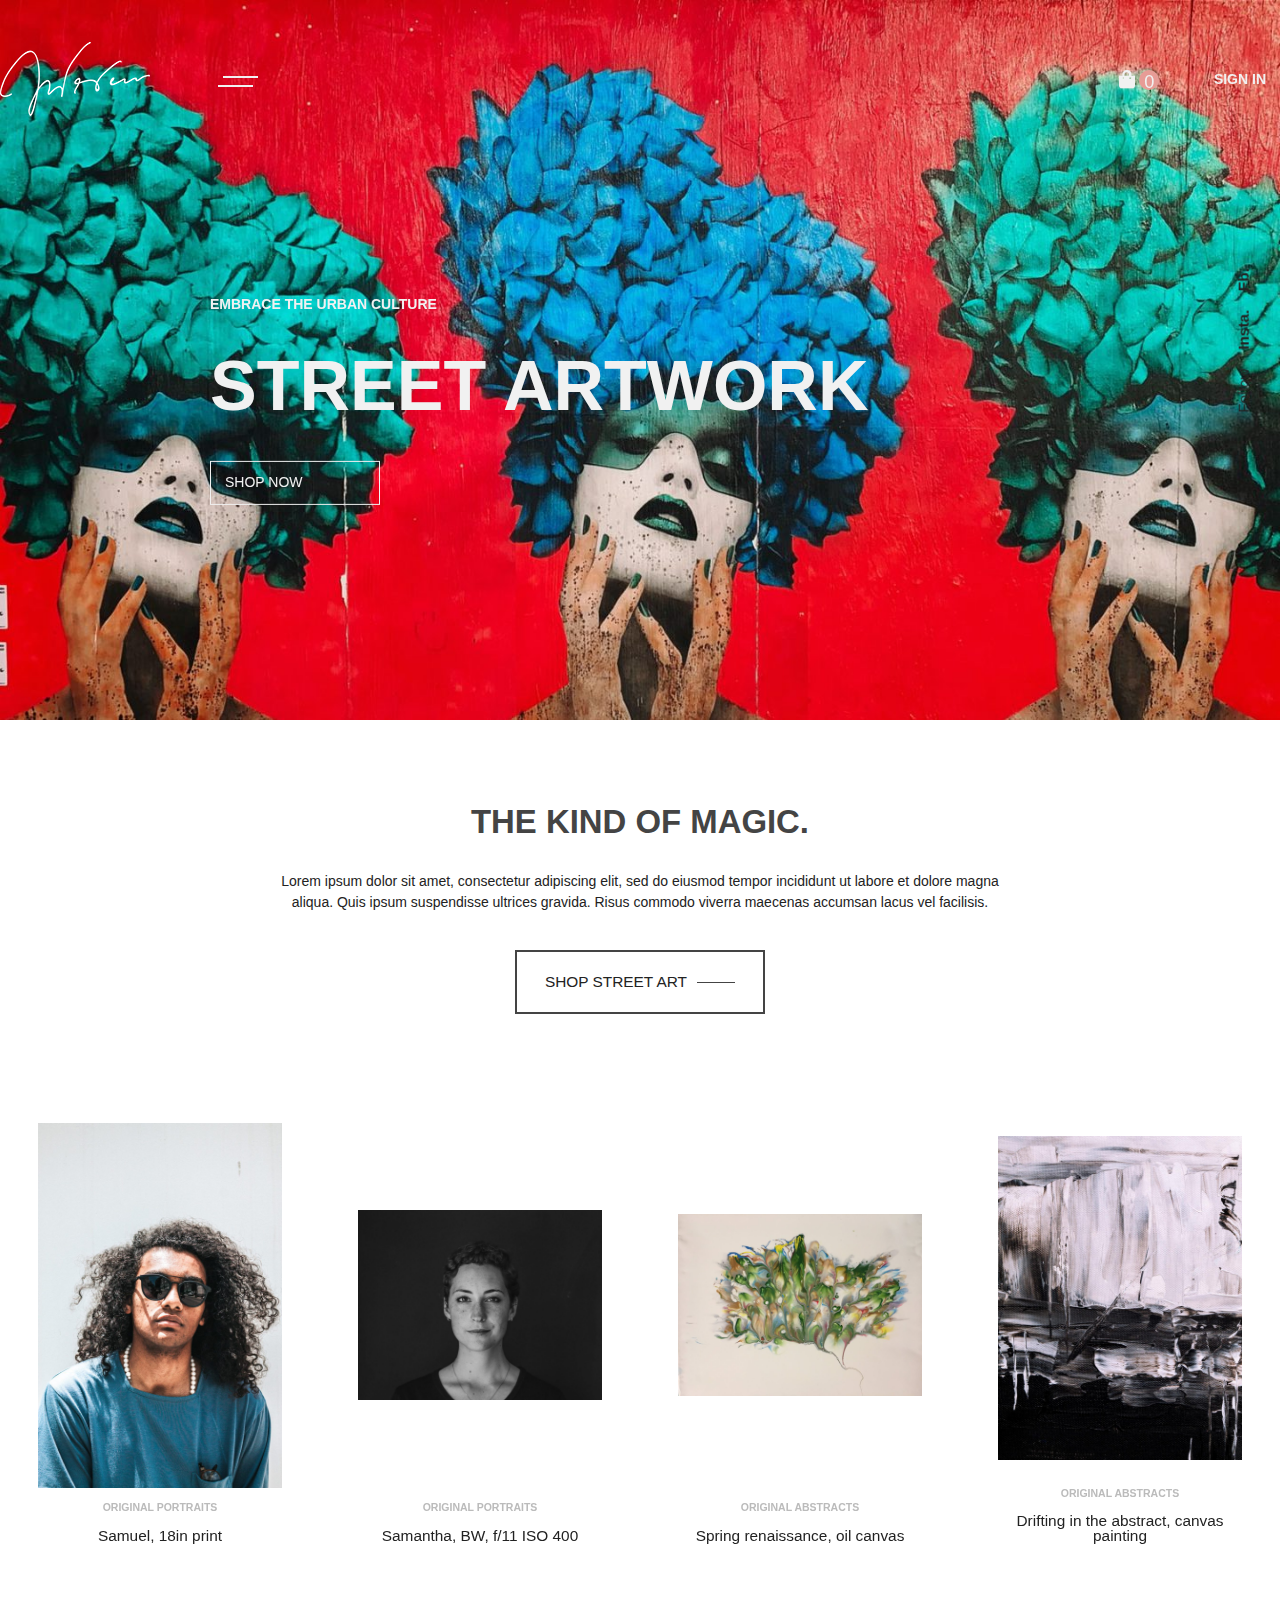
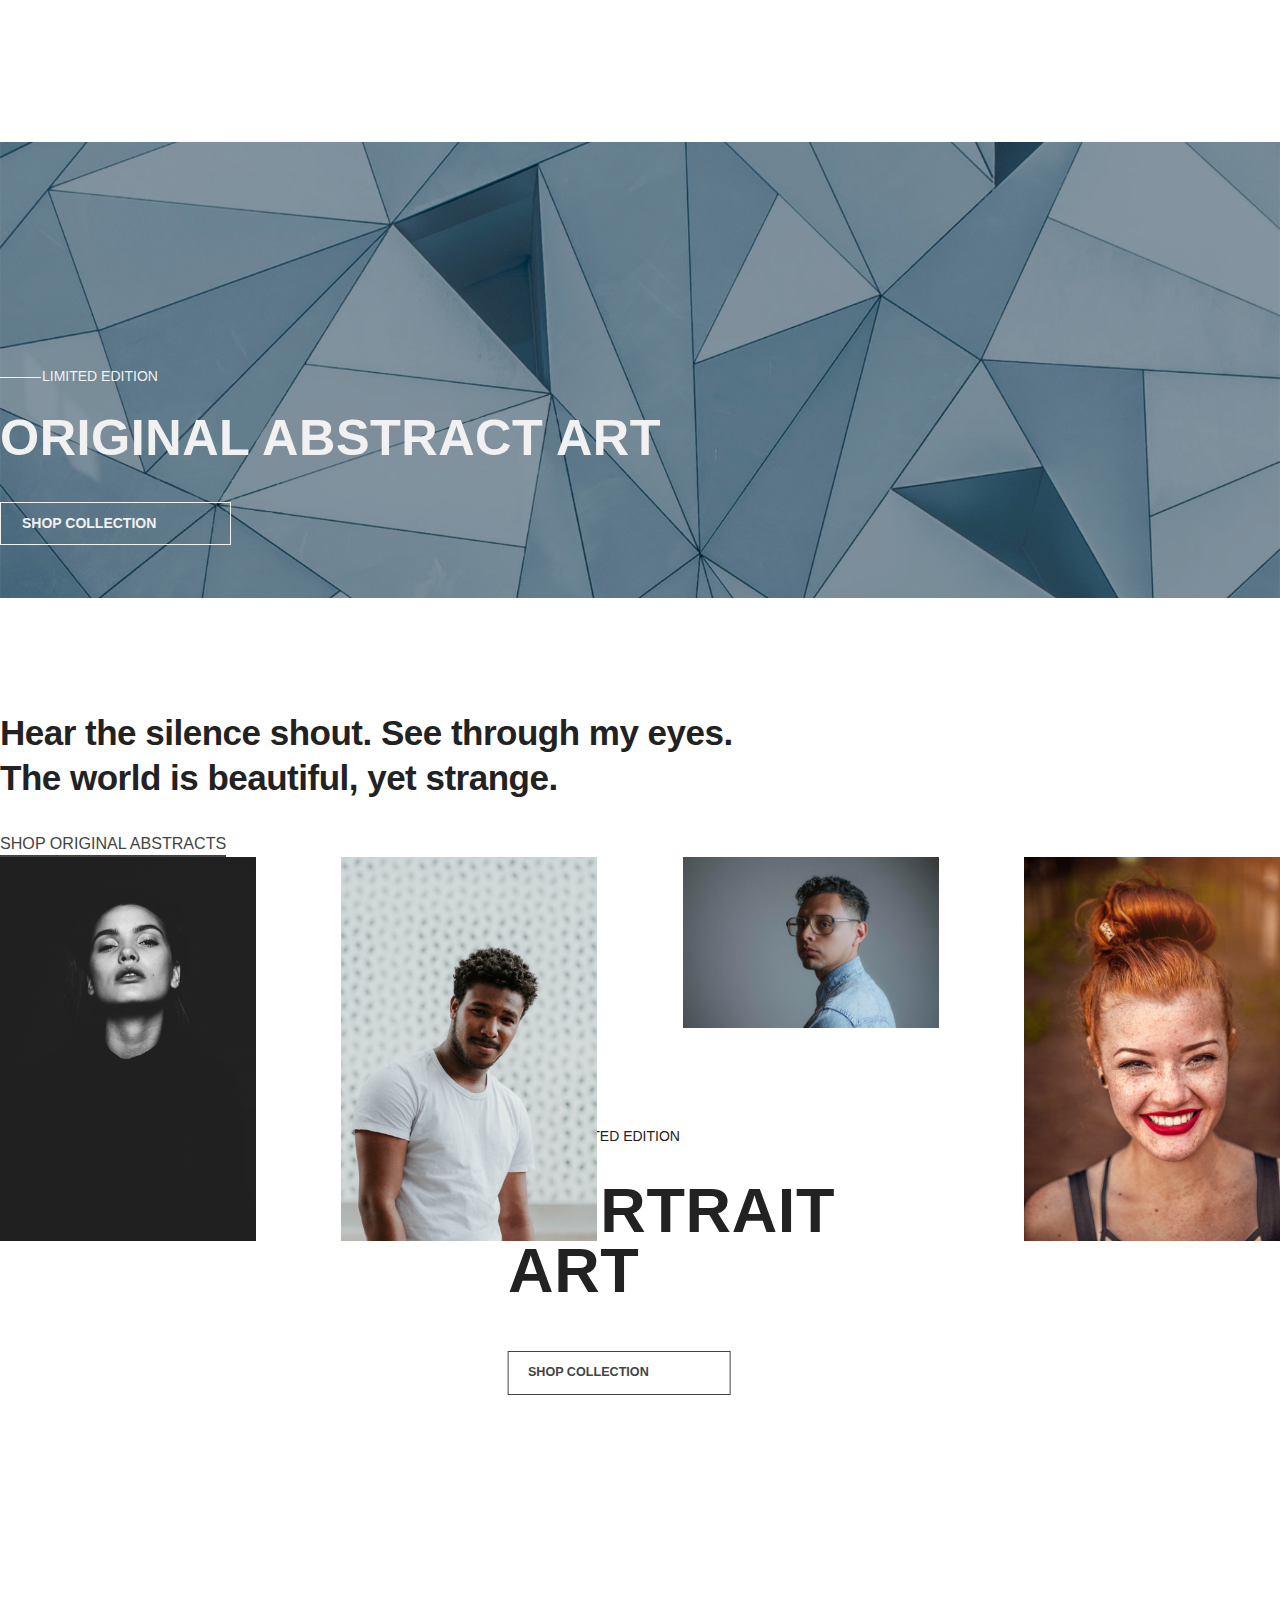
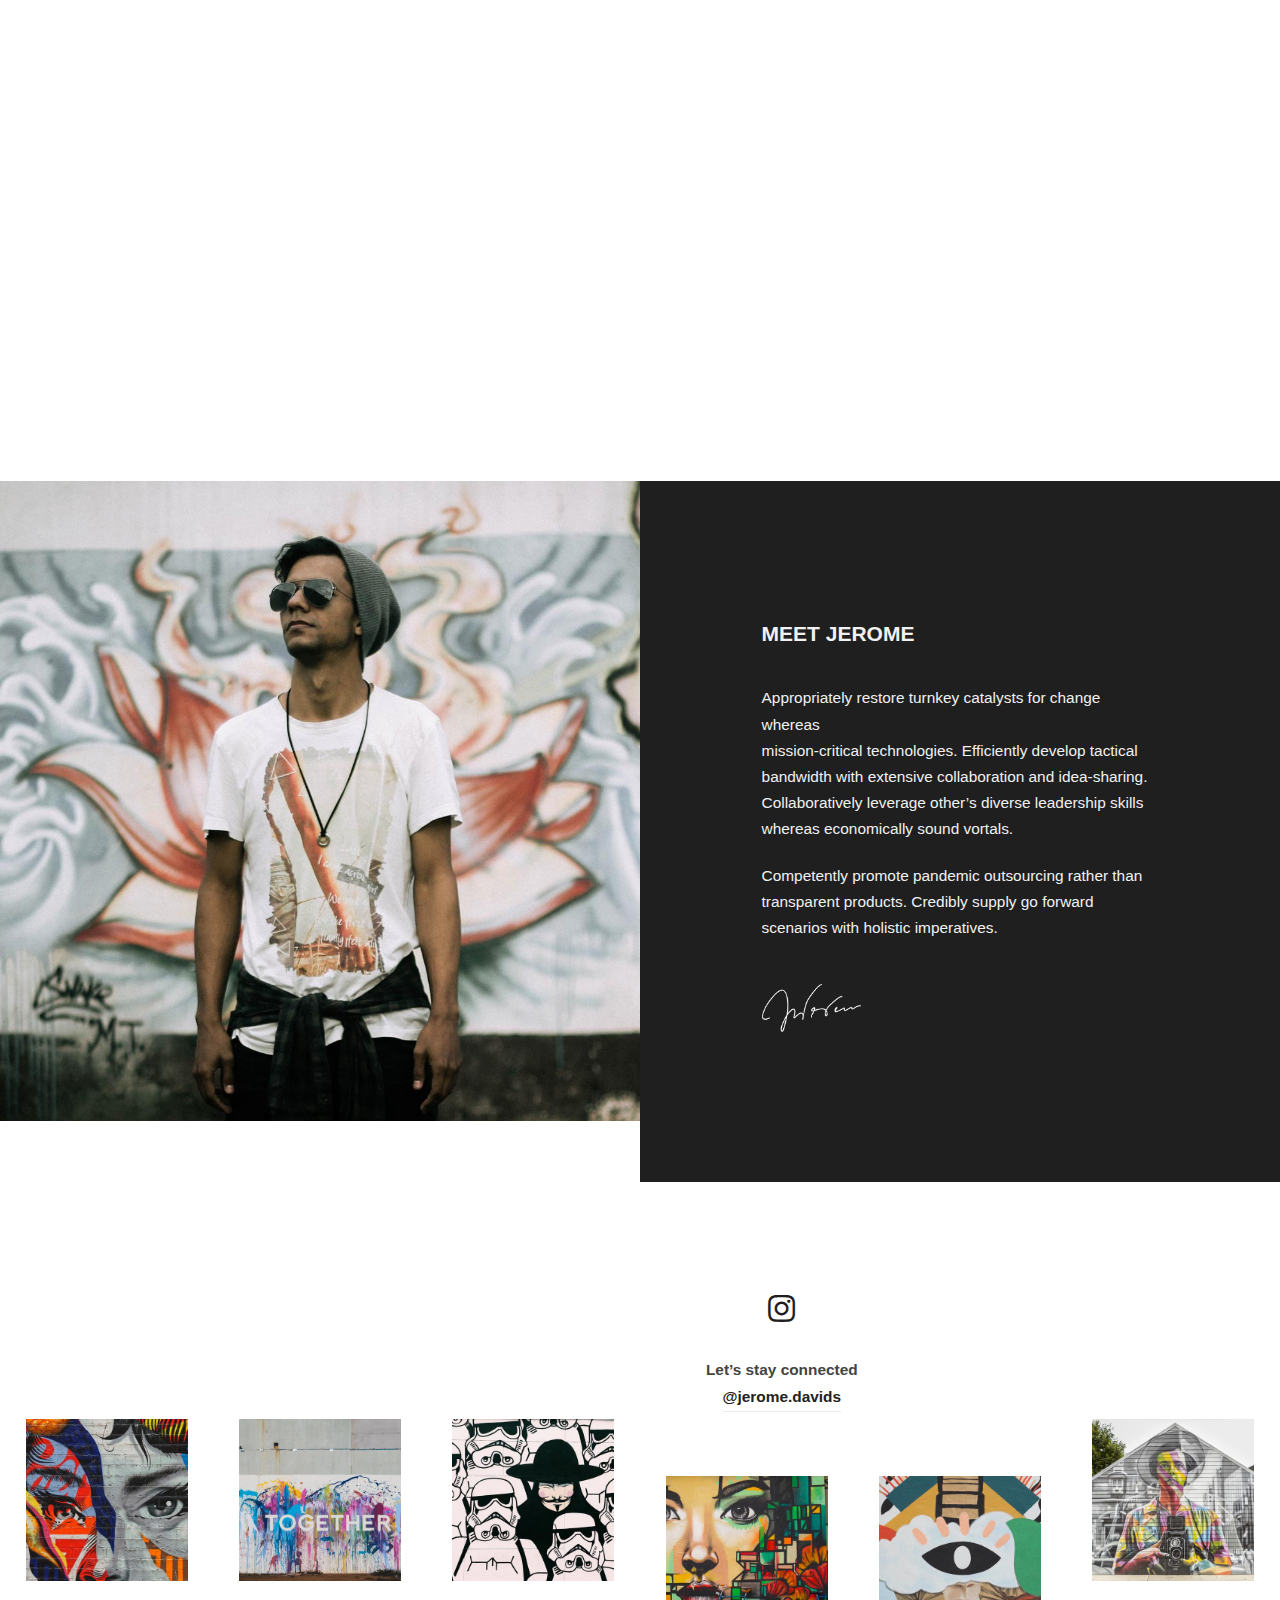
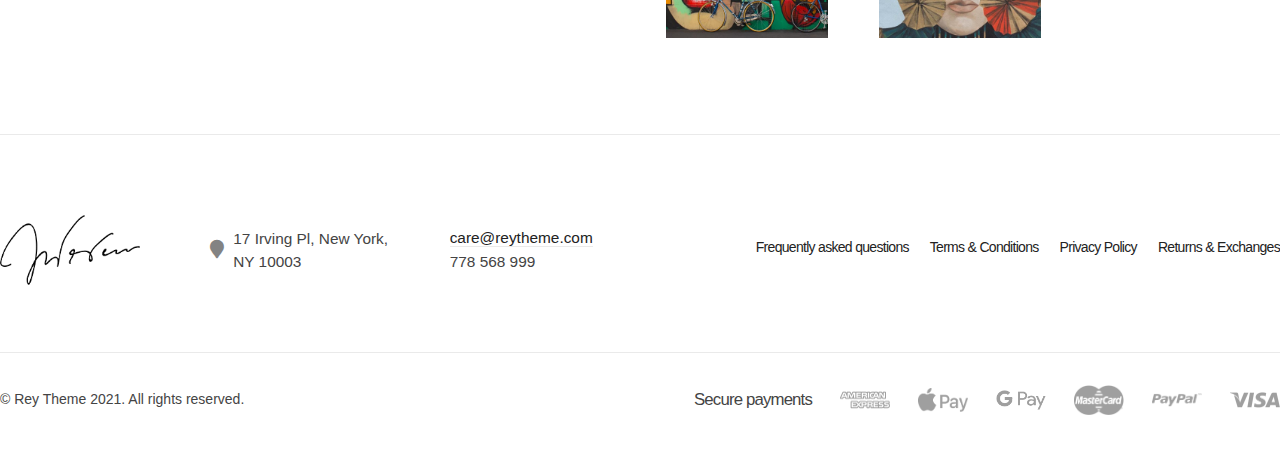
==== commit 1a232699: "booldook" ====
--- a/public/html/index.html
+++ b/public/html/index.html
@@ -101,11 +101,14 @@
 			<h3 class="title-sub">Lorem ipsum dolor sit amet, consectetur adipiscing elit, sed do eiusmod tempor incididunt ut
 				labore et dolore magna<br> aliqua. Quis ipsum suspendisse ultrices gravida. Risus commodo viverra maecenas
 				accumsan lacus vel facilisis.</h3>
-			<a href="#" class="now-box">SHOP STREET ART<span class="now-bar"></span></a>
+			<a href="#" class="now-box">
+				<span>SHOP STREET ART</span>
+				<span class="now-bar"></span>
+			</a>
 		</div>
 		<div class="profile-wrapper swiper-container">
 			<div class="profile-wrap swiper-wrapper">
-				<div class="swiper-slide bt-length">
+				<div class="swiper-slide">
 					<div class="img-wrap">
 						<img src="../img/kind-1.jpg" alt="profile" class="w-100">
 					</div>
@@ -130,7 +133,7 @@
 							<i class="far fa-heart"></i>
 						</a>
 					</div>
-				</div>
+				</div> 
 				<div class="swiper-slide">
 					<div class="img-wrap">
 						<img src="../img/kind-3.jpg" alt="profile" class="w-100">
@@ -144,7 +147,7 @@
 						</a>
 					</div>
 				</div>
-				<div class="swiper-slide bt-length">
+				<div class="swiper-slide">
 					<div class="img-wrap">
 						<img src="../img/kind-4.jpg" alt="profile" class="w-100">
 					</div>
--- a/public/css/index.css
+++ b/public/css/index.css
@@ -113,6 +113,7 @@
 	font-weight: bold;
 }
 
+/*
 span.now-bar {
 	border-top: 1px solid #f1f1f1;
 	width: 2.5em;
@@ -120,6 +121,7 @@
 	left: 7.5em;
 	top: 1.5em;
 }
+*/
 
 .hover-line {
 	display: inline-block;
@@ -301,49 +303,53 @@
 	padding: 1em 0;
 }
 
-.kind-wrapper .title-wrap>.now-box {
+.kind-wrapper .title-wrap > .now-box {
 	border: 2px solid #444;
-	position: absolute;
-	left: 50%;
-	transform: translateX(-50%);
 	width: 250px;
 	text-align: left;
 	padding: 1.5em;
-	margin-top: 1.5em;
+	margin: 1.5em auto;
 	font-size: 1.1em;
+	display: flex;
+	align-items: center;
+	justify-content: space-around;
 }
 
 .kind-wrapper .title-wrap span.now-bar {
 	border-top: 1px solid #444;
 	width: 2.5em;
-	position: absolute;
-	left: 11em;
-	top: 2em;
 }
 
 .profile-wrapper {
 	position: relative;
 	display: flex;
-	flex-wrap: wrap;
 	cursor: pointer;
 	width: 100%;
-	justify-content: flex-end;
-}
-.profile-wrapper .swiper-slide{
-	padding: 5%;
-	margin-top: 10em;
-	height: 800px;
+	margin-top: 5em;
+}
+
+.profile-wrapper .profile-wrap {
+	align-items: stretch;
+	height: auto;
+}
+
+
+.profile-wrapper .swiper-slide {
+	padding: 3%;
+	display: flex;
+	flex-direction: column;
+	justify-content: space-between;
 }
 
 .profile-wrapper .swiper-slide>.img-wrap {
-	flex: 75% 0 0;
+	flex: 1 0;
+	display: flex;
+	align-items: center;
 }
 
 .profile-wrapper .swiper-slide>.contents-wrap {
-	flex: 25% 0 0;
+	flex: 0 1;
 	text-align: center;
-	align-items: center;
-	margin-top: 1.5em;
 }
 
 .contents-wrap p.kind {
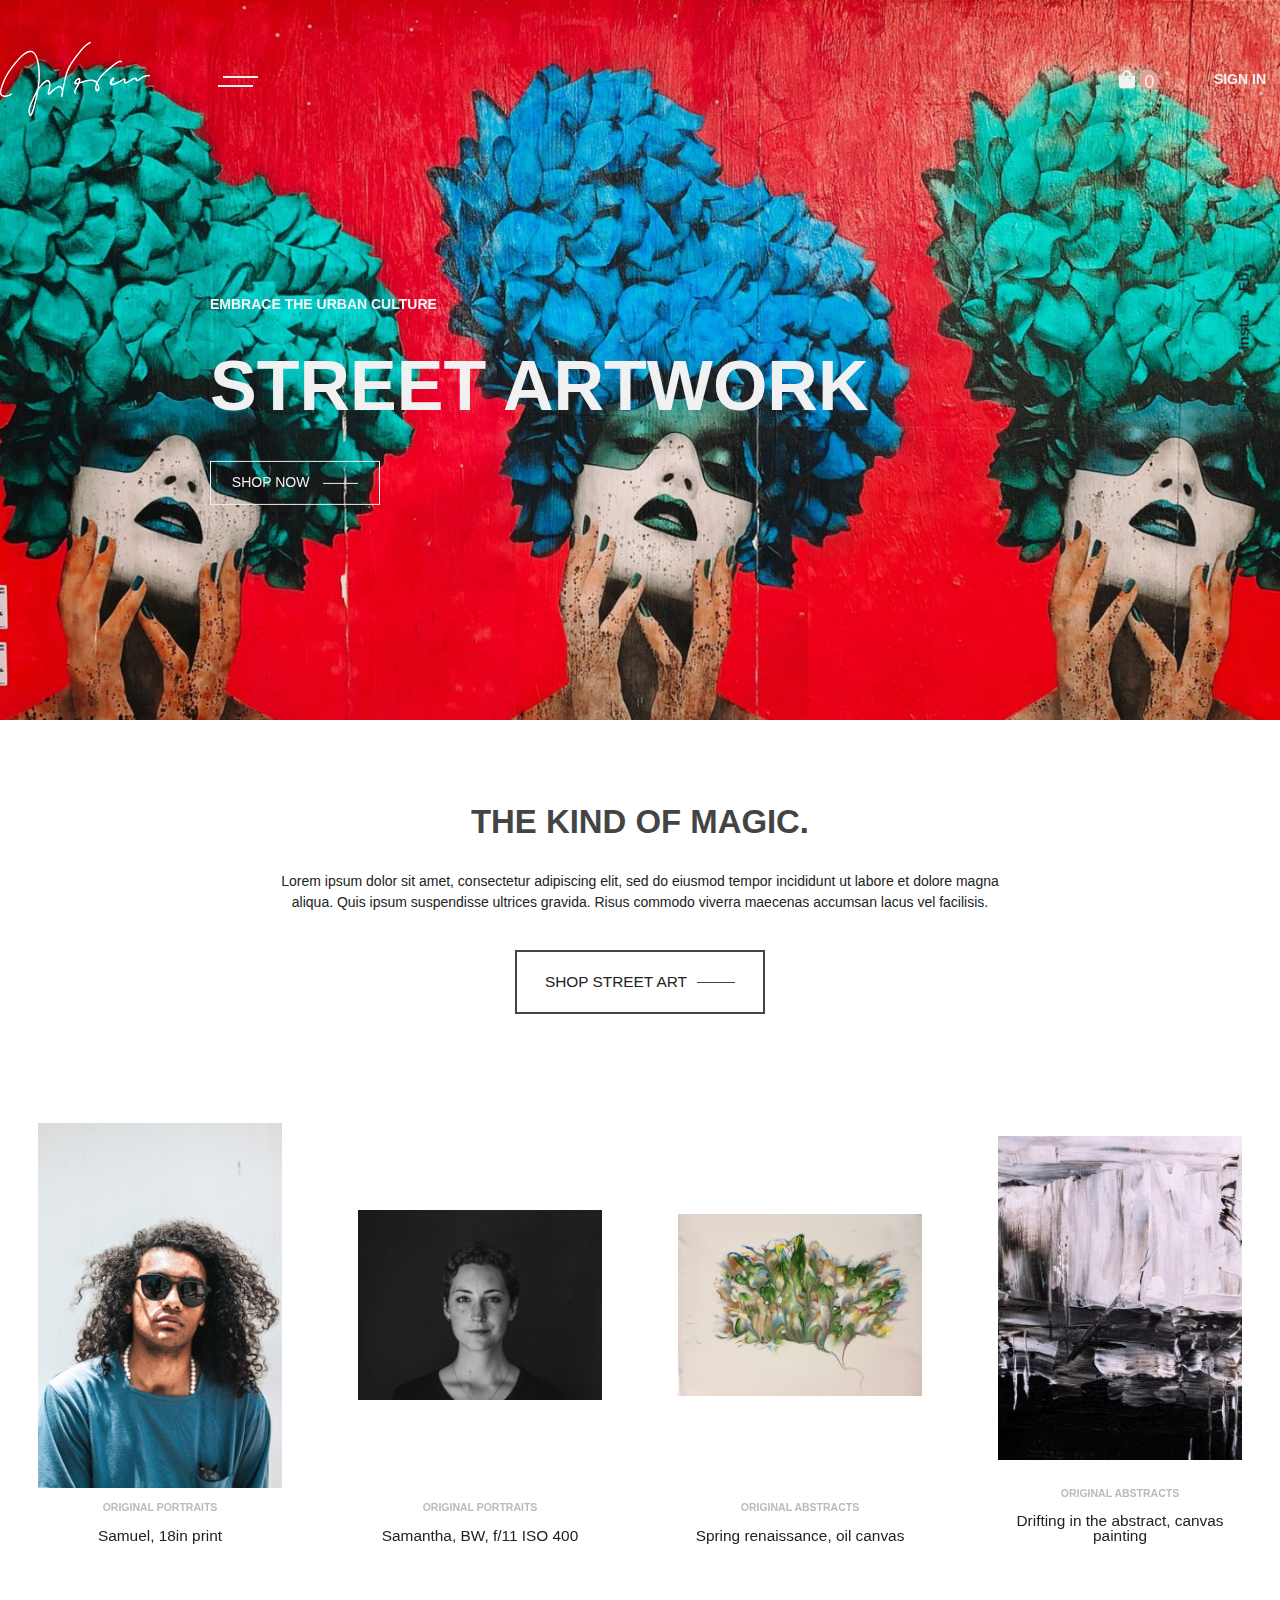
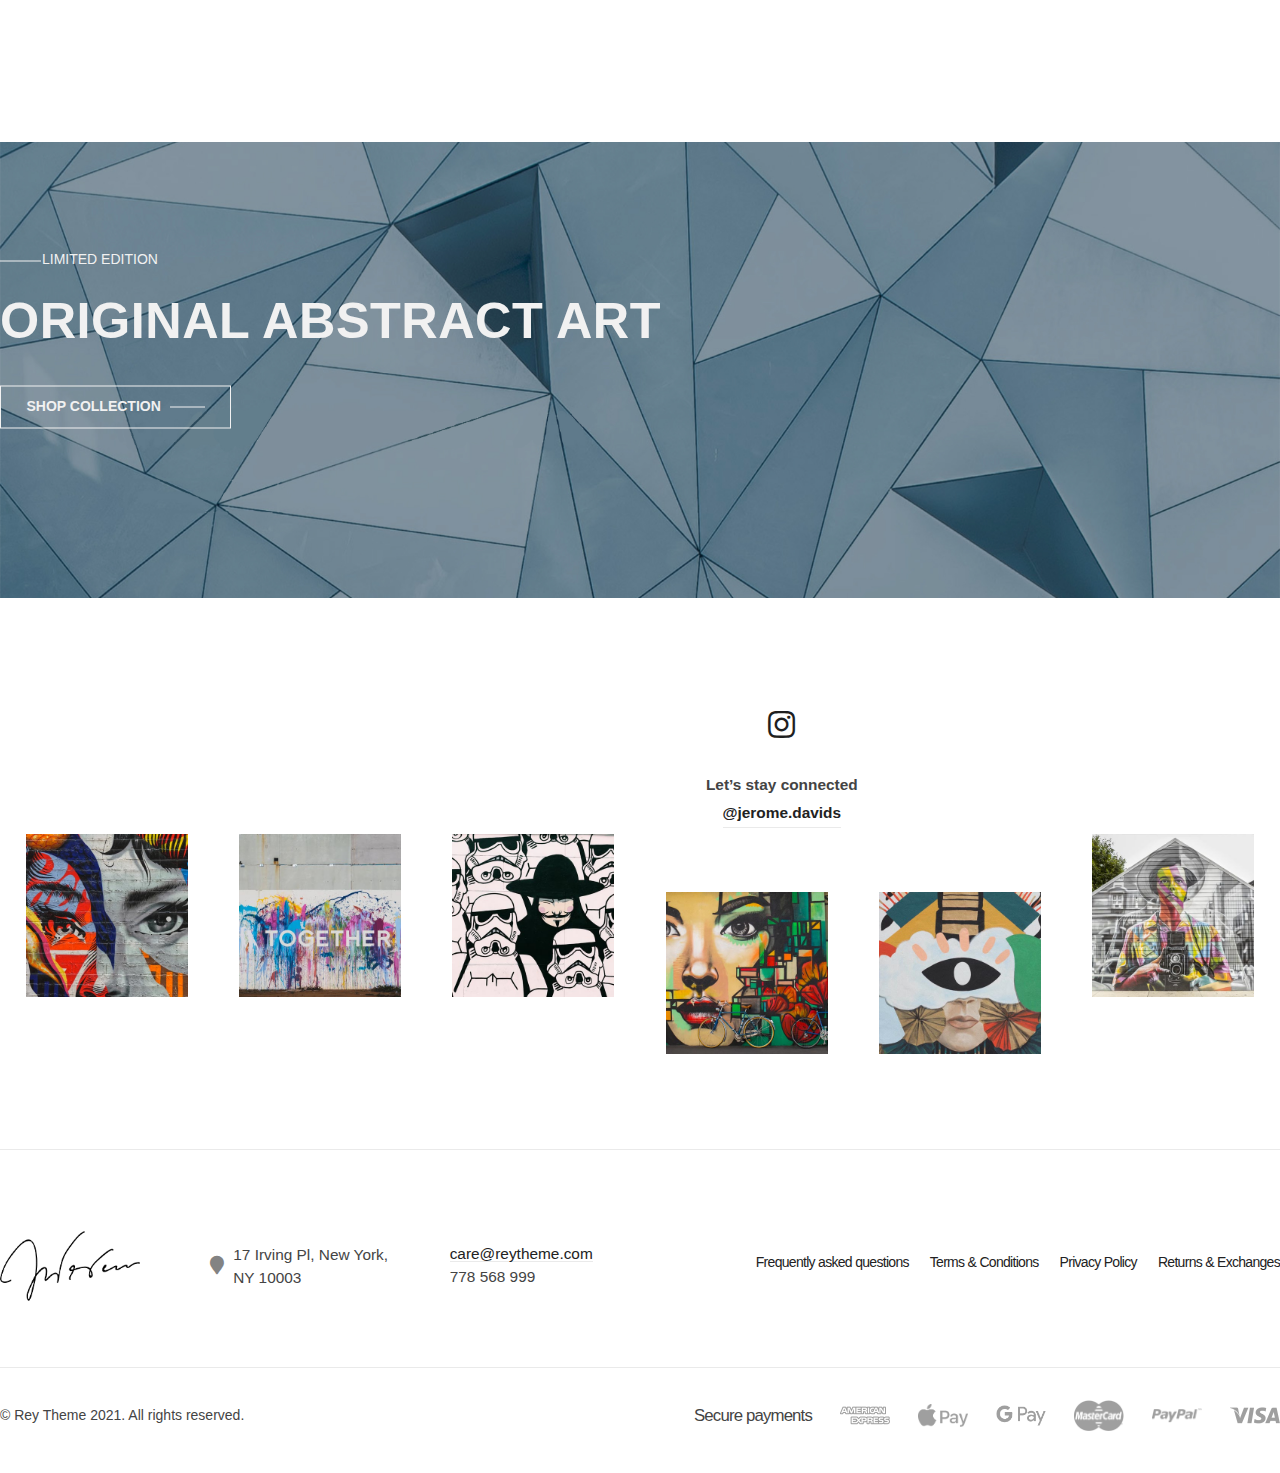
==== commit 38c5493d: ".." ====
--- a/public/html/index.html
+++ b/public/html/index.html
@@ -133,7 +133,7 @@
 							<i class="far fa-heart"></i>
 						</a>
 					</div>
-				</div> 
+				</div>
 				<div class="swiper-slide">
 					<div class="img-wrap">
 						<img src="../img/kind-3.jpg" alt="profile" class="w-100">
@@ -204,60 +204,6 @@
 			</div>
 		</div>
 
-	</section>
-	<!-- portrait-wrapper -->
-	<section class="portrait-wrapper wrapper">
-		<div class="sub-wrap">
-			<h4 class="tl">Hear the silence shout. See through my eyes.<br>
-				The world is beautiful, yet strange.</h4>
-			<p class="line">SHOP ORIGINAL ABSTRACTS</p>
-		</div>
-		<div class="title-wrap">
-			<h3 class="title-sub">LIMITED EDITION
-			</h3>
-			<h2 class="title">PORTRAIT ART</h2>
-			<a href="#" class="now-box">SHOP COLLECTION<span class="now-bar"></span></a>
-		</div>
-		<div class="img-wrapper">
-			<div class="img-wrap">
-				<img src="../img/portrait-1.jpg" alt="01" class="w-100">
-			</div>
-			<div class="img-wrap">
-				<img src="../img/portrait-2.jpg" alt="02" class="w-100">
-			</div>
-			<div class="img-wrap">
-				<img src="../img/portrait-3.jpg" alt="03" class="w-100">
-			</div>
-			<div class="img-wrap">
-				<img src="../img/portrait-4.jpg" alt="04" class="w-100">
-			</div>
-		</div>
-	</section>
-	<!-- produce-wrapper -->
-	<section class="produce-wrapper wrapper rel">
-		<div class="img-wrapper">
-			<div class="img-wrap rel">
-				<img src="../img/produce.jpg" alt="사진" class="w-100 img-front">
-				<img src="../img/produce-back.jpg" alt="사진" class="w-100">
-			</div>
-			<div class="txt-wrap">
-				<p class="text-1">“Painting is poetry that is seen rather<br> than felt, and poetry is painting that is
-					felt<br>rather than seen.”</p>
-				<p class="text-1">― Leonardo da Vinci</p>
-			</div>
-		</div>
-		<div class="produce-wrap">
-			<h4 class="title">MEET JEROME</h4>
-			<p class="contents-1 con">Appropriately restore turnkey catalysts for change whereas<br> mission-critical
-				technologies. Efficiently develop tactical<br> bandwidth with extensive collaboration and idea-sharing.<br>
-				Collaboratively leverage other’s diverse leadership skills<br> whereas economically sound vortals.</p>
-			<p class="contents-2 con">Competently promote pandemic outsourcing rather than<br> transparent products. Credibly
-				supply go forward<br> scenarios with holistic imperatives.</p>
-			<div class="img-wrap">
-				<img src="../img/logo-w.png" alt="logo" class="w-100">
-			</div>
-		</div>
-	</section>
 	<!-- insta-wrapper -->
 	<section class="insta-wrapper rel">
 		<div class="text-wrap wrapper">
@@ -334,7 +280,7 @@
 			<div class="check-wrap">
 				<div class="check">
 					<input type="checkbox" name="chk_info" value="check">
-					<p>REMEMBER ME</p> 
+					<p>REMEMBER ME</p>
 				</div>
 				<div class="hover-line login">SIGN IN</div>
 			</div>
--- a/public/css/index.css
+++ b/public/css/index.css
@@ -103,25 +103,21 @@
 }
 
 .now-box {
-	position: relative;
 	font-size: 0.5em;
 	border: 1px solid #f1f1f1;
-	display: block;
 	background-color: inherit;
 	width: 170px;
 	padding: 1em;
 	font-weight: bold;
-}
-
-/*
+	display: flex;
+	align-items: center;
+	justify-content: space-around;
+}
+
 span.now-bar {
 	border-top: 1px solid #f1f1f1;
 	width: 2.5em;
-	position: absolute;
-	left: 7.5em;
-	top: 1.5em;
-}
-*/
+}
 
 .hover-line {
 	display: inline-block;
@@ -274,6 +270,10 @@
 	position: relative;
 	width: 100%;
 }
+.main-wrapper .banner-wrapper{
+	width: 100%;
+	height: 100%;
+}
 
 .main-wrapper .slogan-wrapper {
 	color: #f1f1f1;
@@ -419,9 +419,10 @@
 }
 
 .original-wrapper .title-wrap {
-	position: absolute;
-	top: 50%;
 	color: #f1f1f1;
+	position: absolute;
+	top: 10%;
+	transform: translateY(-10%);
 }
 
 .original-wrapper .title-wrap>.title-sub {
@@ -456,176 +457,6 @@
 	left: 11.57em;
 }
 
-/*portrait-wrapper */
-.portrait-wrapper {
-	margin-top: 8em;
-	position: relative;
-}
-
-.portrait-wrapper .sub-wrap> :first-child {
-	line-height: 1.3;
-	font-size: 2.5em;
-	font-weight: 600;
-	letter-spacing: -0.5px;
-	margin-bottom: 1em;
-}
-
-.portrait-wrapper .sub-wrap> :last-child {
-	font-size: 1.15em;
-	display: inline-block;
-	color: #444;
-	font-weight: 500;
-	cursor: pointer;
-}
-
-.portrait-wrapper .sub-wrap> :last-child::after {
-	display: block;
-	content: "";
-	margin-top: 0.25em;
-	border-bottom: 2px solid #444;
-	transform-origin: left;
-	transition: all 0.3s;
-	transform: scaleX(1);
-}
-
-.portrait-wrapper .sub-wrap> :last-child:hover::after {
-	transform: scaleX(0);
-	transform-origin: right;
-}
-
-.portrait-wrapper>.title-wrap {
-	position: absolute;
-	left: 63%;
-	top: 30em;
-	transform: translateX(-63%);
-	user-select: none;
-}
-
-.portrait-wrapper>.title-wrap>.title-sub {
-	font-weight: normal;
-	margin-left: 4em;
-}
-
-.portrait-wrapper>.title-wrap>.title-sub::before {
-	display: block;
-	content: "";
-	border-top: 1px solid #000;
-	width: 2.9em;
-	position: absolute;
-	left: 0;
-	top: 0.5em;
-}
-
-.portrait-wrapper>.title-wrap>.title {
-	font-size: 4.5em;
-	font-weight: 600;
-	letter-spacing: 0.01em;
-	margin-bottom: 0.8em;
-}
-
-.portrait-wrapper>.title-wrap>.now-box {
-	font-weight: bold;
-	padding: 1.2em 1.5em;
-	width: 47%;
-	border-color: #444;
-	color: #444;
-	font-size: 0.9em;
-}
-
-.portrait-wrapper>.title-wrap>.now-box>span.now-bar {
-	left: 11.57em;
-	border-color: #444;
-}
-
-.portrait-wrapper>.img-wrapper {
-	display: flex;
-	flex-wrap: wrap;
-	justify-content: space-between;
-	position: relative;
-}
-
-.portrait-wrapper>.img-wrapper>.img-wrap {
-	flex: 20% 0 0;
-}
-
-/*produce-wrapper */
-.produce-wrapper {
-	user-select: none;
-	display: flex;
-	margin-top: 60em;
-	margin-bottom: 4em;
-	height: 100%;
-}
-
-.produce-wrapper>.img-wrapper {
-	flex: 50% 0 0;
-}
-
-.produce-wrapper>.img-wrapper>.img-wrap:hover .img-front {
-	opacity: 0;
-}
-
-.produce-wrapper>.img-wrapper>.img-wrap .img-front {
-	position: absolute;
-	top: 0;
-	left: 0;
-	transition: all 0.5s;
-}
-
-.produce-wrapper>.img-wrapper>.txt-wrap {
-	opacity: 0;
-	transition: all 0.5s;
-	position: absolute;
-	top: 60%;
-	font-size: 2em;
-	color: #f1f1f1;
-	font-weight: 500;
-	padding-left: 2em;
-	line-height: 1.3;
-}
-
-.produce-wrapper>.img-wrapper:hover>.txt-wrap {
-	opacity: 1;
-}
-
-.produce-wrapper>.img-wrapper>.txt-wrap> :last-child {
-	font-size: 0.5em;
-	padding-top: 3em;
-}
-
-.produce-wrapper>.produce-wrap {
-	user-select: none;
-	flex: 50% 0 0;
-	background-color: #1f1f1f;
-	color: #f1f1f1;
-	padding: 9.5%;
-	height: 100%;
-}
-
-.produce-wrap>.title {
-	font-weight: bold;
-	font-size: 1.5em;
-	padding-bottom: 2em;
-	padding-top: 1em;
-}
-
-.produce-wrap>.con {
-	font-size: 1.1em;
-	line-height: 1.7;
-}
-
-.produce-wrap>.contents-1 {
-	padding-bottom: 1.3em;
-}
-
-.produce-wrap>.contents-2 {
-	padding-bottom: 2.75em;
-}
-
-.produce-wrap>.img-wrap {
-	width: 25%;
-	padding-bottom: 2em;
-}
 
 /*insta-wrapper */
 .insta-wrapper {
@@ -681,7 +512,6 @@
 
 
 /*footer-wrapper */
-.footer-wrapper {}
 
 .footer-wrapper .footer-top {
 	display: flex;
@@ -904,6 +734,9 @@
 }
 	@media screen and (max-width: 991px) {
 		.side-menu{display: none;}
+		.header-wrapper .navi-wrapper span{
+			display: none;
+		}
 		.header-wrapper .link-wrap .bt-mo-login {
 			display: block;
 		}
@@ -921,9 +754,37 @@
 			margin-right: 3em;
 			margin-left: 0.25em;
 		}
+		.main-wrapper .slogan-wrapper {
+			font-size: 80%;
+		}
+		.original-wrapper .title-wrap {
+			font-size: 80%;
+		}
+		.original-wrapper .title-wrap>.now-box {
+			margin-bottom: 2em;
+		}
+		.portrait-wrapper .sub-wrap{
+			font-size: 80%;
+		}
 	}
 
 	@media screen and (max-width: 767px) {
+		.header-wrapper .logo-wrapper > img {
+			width: 60%;
+		}
+		.header-wrapper .link-wrap {
+			display: none;
+		}
+		.main-wrapper .slogan-wrapper {
+			left: 10em;
+			font-size: 60%;
+		}
+		.original-wrapper .title-wrap {
+			font-size: 80%;
+		}
+		.original-wrapper .title-wrap>.now-box {
+			display: none;
+		}
 		.modal-wrapper.type-middle-rt {
 			right: 0;
 			width: 33%;
@@ -931,8 +792,35 @@
 		.portrait-wrapper>.img-wrapper>.img-wrap {
 			flex: 100% 0 0;
 		}
+		.footer-wrapper .logo-wrap{
+			width: 20%;
+		}
+		.footer-wrapper .location {
+			font-size: 1em;
+		}
+		.footer-wrapper .info {
+			display: none;
+		}
+		.footer-bt .copy-wrap{
+			margin-bottom: 1em;
+		}
+		.footer-bt ul.pay-wrap li:first-child{
+			display: none;
+		}
 	}
 		@media screen and (max-width: 575px) {
+			.header-wrapper .logo-wrapper > img {
+				display: none;
+			}
+			.main-wrapper h2{
+				font-size: 3em;
+			}
+			.main-wrapper .now-box{
+				display: none;
+			}
+			.original-wrapper .title-wrap {
+				font-size: 60%;
+			}
 			.modal-wrapper.type-middle-rt {
 				padding: 10%;
 				margin: auto;
